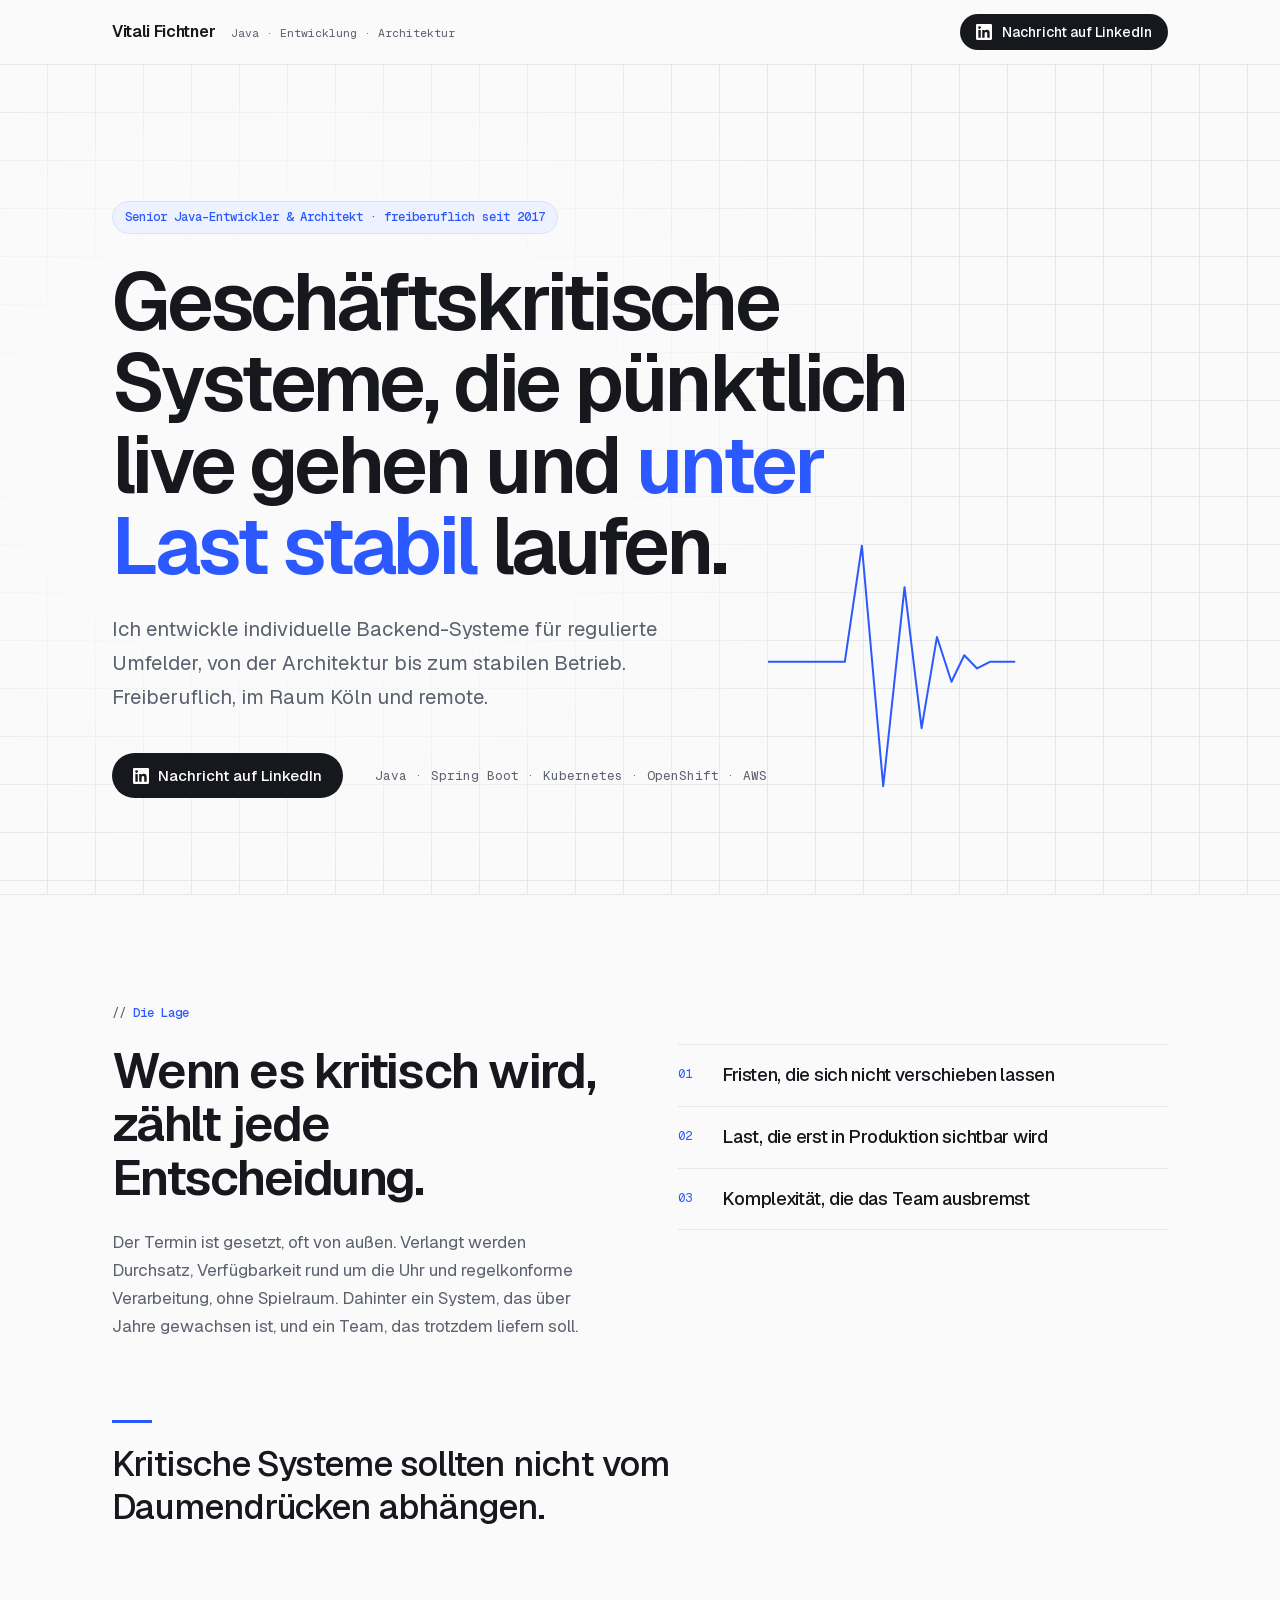
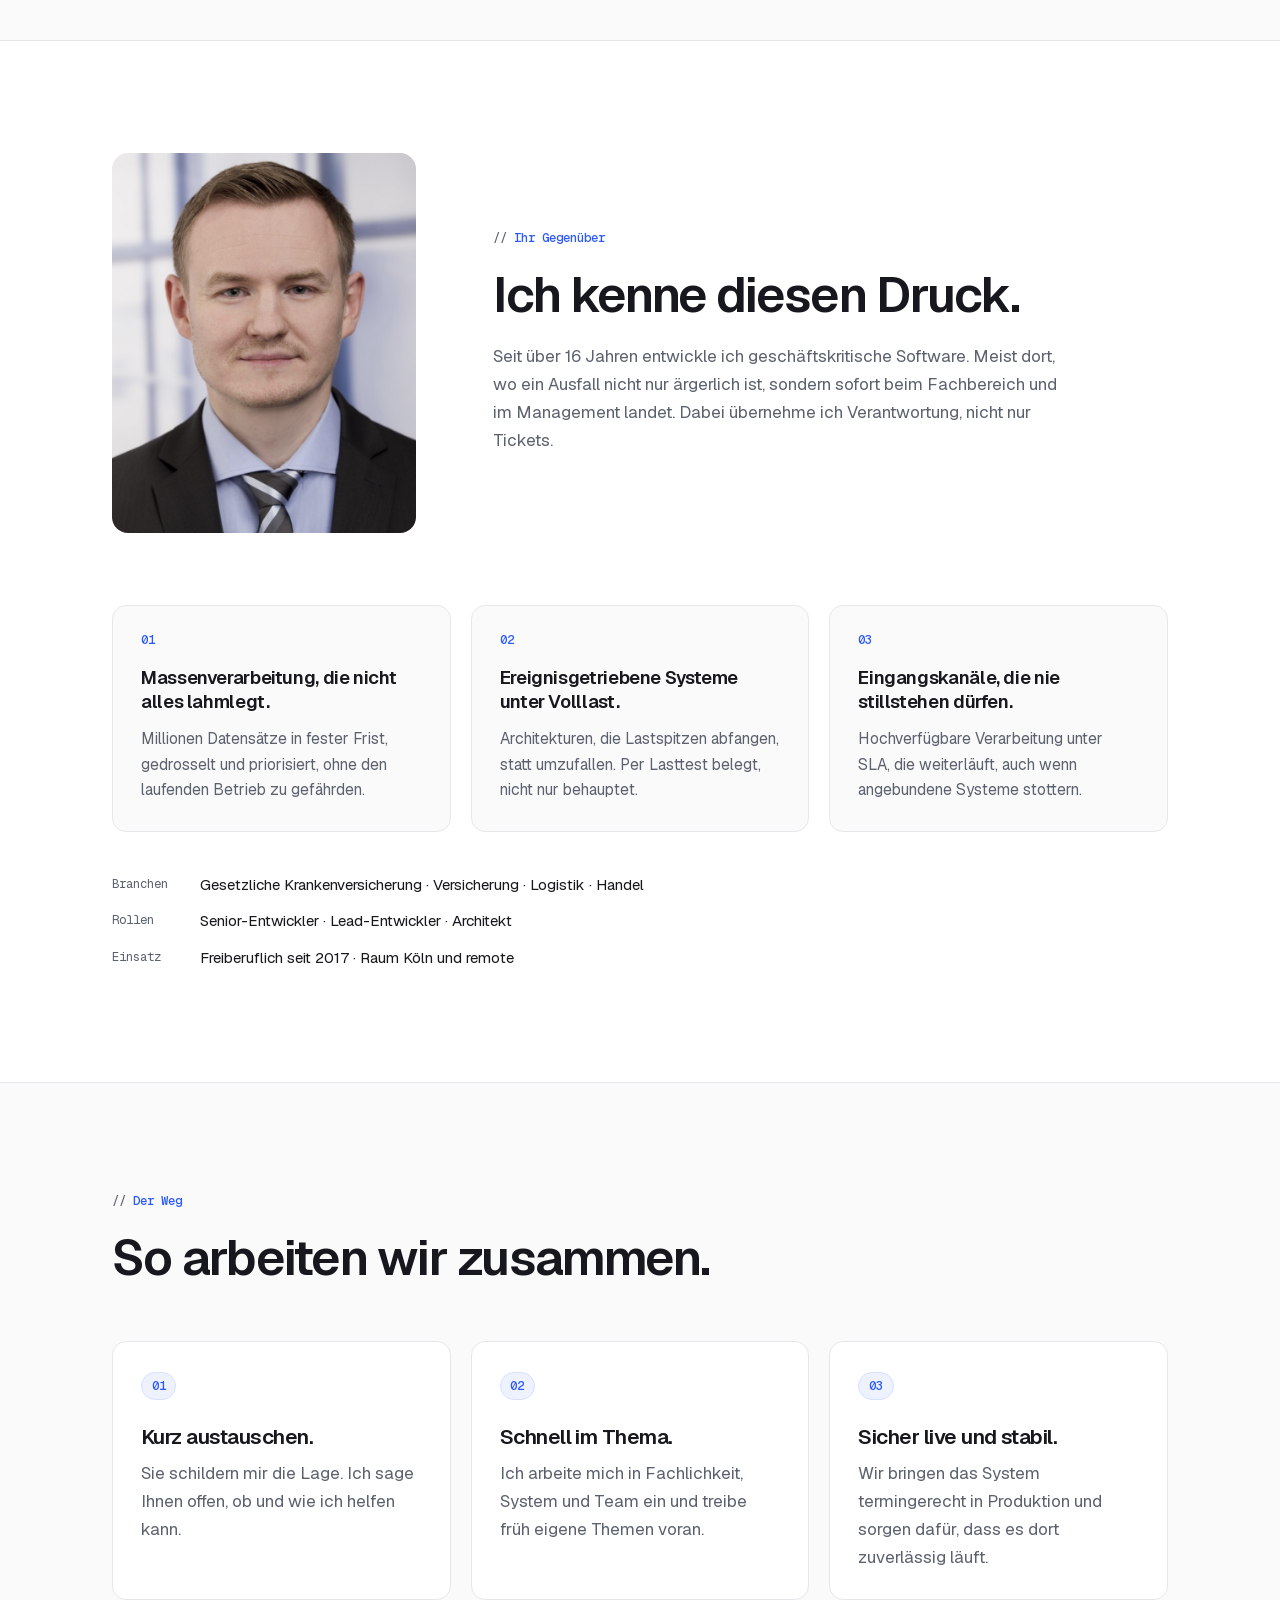
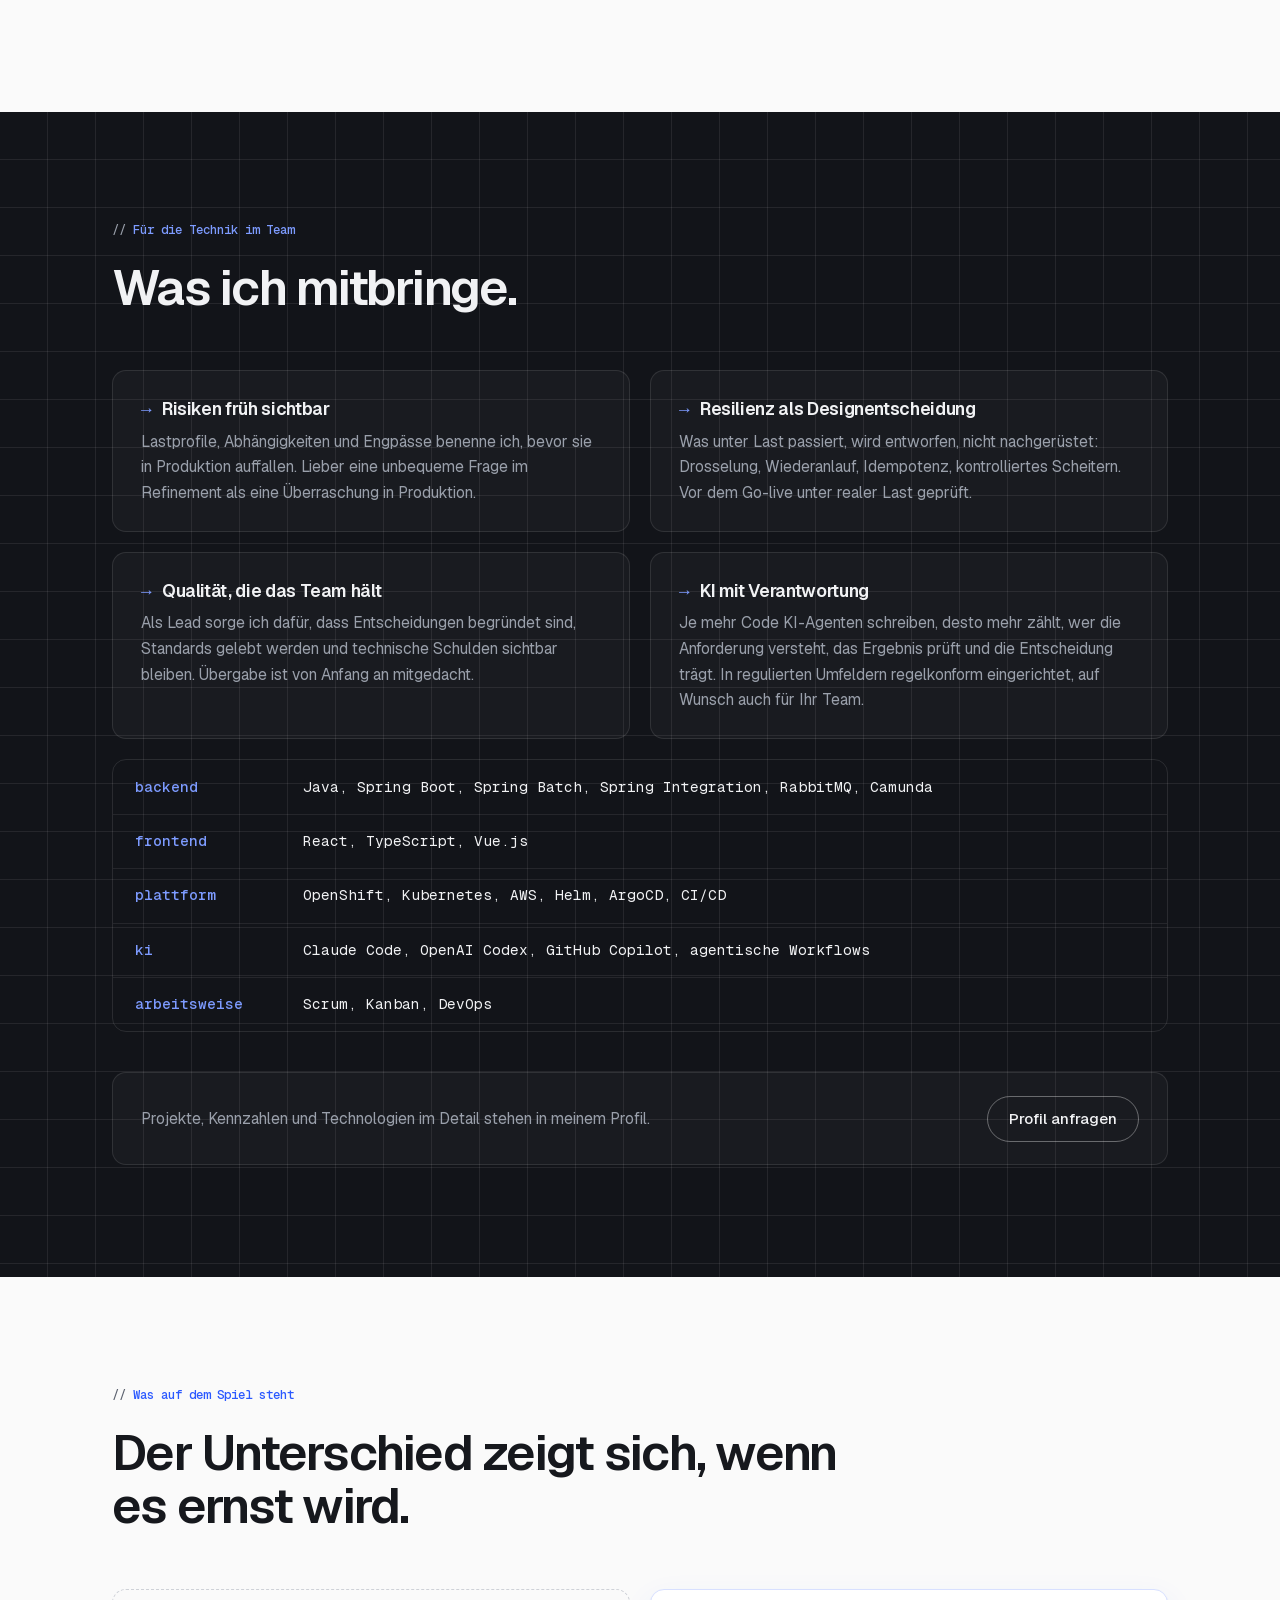
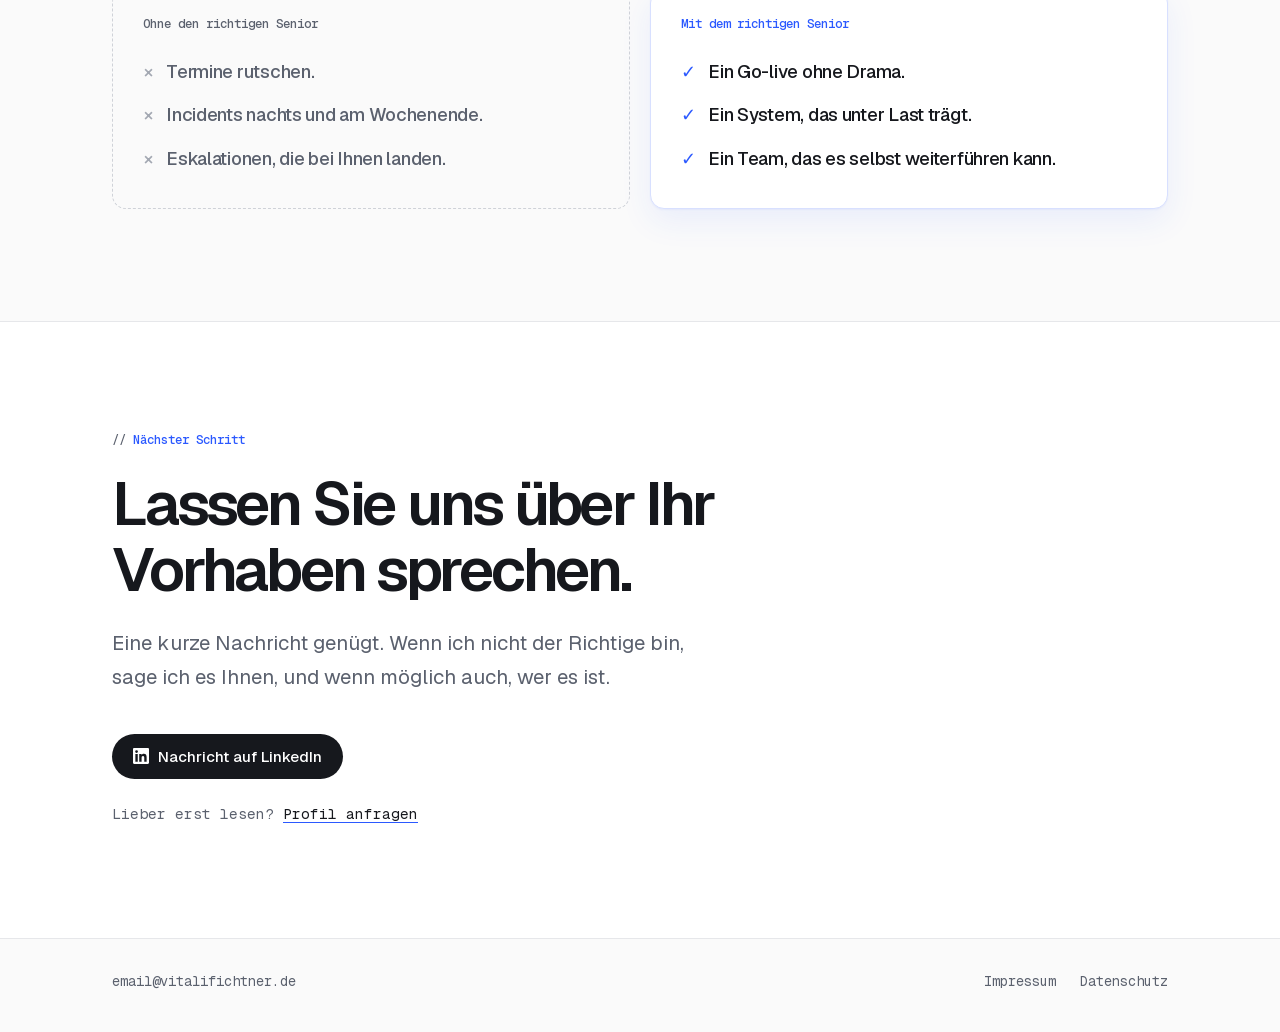
==== index.html @ f743b6be "Landing Page vitalifichtner.de: StoryBrand, Stil V2, statisches HTML Startseite, Impressum, Datensch" ====
<!doctype html>
<html lang="de">
<head>
<meta charset="utf-8">
<meta name="viewport" content="width=device-width, initial-scale=1">
<title>Vitali Fichtner · Senior Java-Entwickler und Architekt</title>
<meta name="description" content="Geschäftskritische Systeme, die pünktlich live gehen und unter Last stabil laufen. Senior Java-Entwickler und Architekt für Backend-Systeme in regulierten Umfeldern, freiberuflich im Raum Köln und remote.">
<meta property="og:type" content="website">
<meta property="og:title" content="Vitali Fichtner · Senior Java-Entwickler und Architekt">
<meta property="og:description" content="Geschäftskritische Systeme, die pünktlich live gehen und unter Last stabil laufen.">
<meta property="og:url" content="https://vitalifichtner.de/">
<meta property="og:locale" content="de_DE">
<meta property="og:image" content="https://vitalifichtner.de/assets/og.png">
<meta property="og:image:width" content="1200">
<meta property="og:image:height" content="630">
<meta property="og:image:alt" content="Vitali Fichtner: Geschäftskritische Systeme, die pünktlich live gehen und unter Last stabil laufen.">
<meta name="twitter:card" content="summary_large_image">
<meta name="theme-color" content="#fafafa">
<link rel="canonical" href="https://vitalifichtner.de/">
<link rel="icon" href="assets/favicon.svg" type="image/svg+xml">
<link rel="preload" href="assets/fonts/geist.woff2" as="font" type="font/woff2" crossorigin>
<link rel="stylesheet" href="assets/styles.css">
</head>
<body>

<header class="top">
  <div class="wrap">
    <a class="brand" href="#"><span class="name">Vitali Fichtner</span><span class="role">Java · Entwicklung · Architektur</span>
    </a>
    <a class="btn small" href="https://www.linkedin.com/in/vitalifichtner" rel="noopener" aria-label="Nachricht auf LinkedIn">
      <svg viewBox="0 0 24 24" fill="currentColor" aria-hidden="true"><path d="M20.45 20.45h-3.56v-5.57c0-1.33-.02-3.04-1.85-3.04-1.85 0-2.14 1.45-2.14 2.94v5.67H9.35V9h3.41v1.56h.05c.48-.9 1.64-1.85 3.37-1.85 3.6 0 4.27 2.37 4.27 5.46v6.28zM5.34 7.43a2.06 2.06 0 1 1 0-4.13 2.06 2.06 0 0 1 0 4.13zM7.12 20.45H3.56V9h3.56v11.45zM22.22 0H1.77C.79 0 0 .77 0 1.73v20.54C0 23.23.79 24 1.77 24h20.45c.98 0 1.78-.77 1.78-1.73V1.73C24 .77 23.2 0 22.22 0z"/></svg>
      <span class="txt">Nachricht auf LinkedIn</span>
    </a>
  </div>
</header>

<main>

<section class="hero">
  <svg class="signal" viewBox="0 0 600 200" preserveAspectRatio="none" aria-hidden="true"><path pathLength="1" d="M0 100 H90 L110 30 L135 175 L160 55 L180 140 L198 85 L215 112 L230 96 L245 104 L260 100 H600" fill="none" stroke="currentColor" stroke-width="2" vector-effect="non-scaling-stroke" stroke-linecap="round" stroke-linejoin="round"/></svg>
  <div class="wrap">
    <p class="eyebrow rise">Senior Java-Entwickler &amp; Architekt<span class="opt"> · freiberuflich seit 2017</span></p>
    <h1 class="rise d1">Geschäftskritische Systeme, die pünktlich live gehen und <em>unter Last stabil</em> laufen.</h1>
    <p class="lead rise d2">Ich entwickle individuelle Backend-Systeme für regulierte Umfelder, von der Architektur bis zum stabilen Betrieb. Freiberuflich, im Raum Köln und remote.</p>
    <div class="actions rise d3">
      <a class="btn" href="https://www.linkedin.com/in/vitalifichtner" rel="noopener">
        <svg viewBox="0 0 24 24" fill="currentColor" aria-hidden="true"><path d="M20.45 20.45h-3.56v-5.57c0-1.33-.02-3.04-1.85-3.04-1.85 0-2.14 1.45-2.14 2.94v5.67H9.35V9h3.41v1.56h.05c.48-.9 1.64-1.85 3.37-1.85 3.6 0 4.27 2.37 4.27 5.46v6.28zM5.34 7.43a2.06 2.06 0 1 1 0-4.13 2.06 2.06 0 0 1 0 4.13zM7.12 20.45H3.56V9h3.56v11.45zM22.22 0H1.77C.79 0 0 .77 0 1.73v20.54C0 23.23.79 24 1.77 24h20.45c.98 0 1.78-.77 1.78-1.73V1.73C24 .77 23.2 0 22.22 0z"/></svg>
        Nachricht auf LinkedIn
      </a>
      <span class="stack-line">Java · Spring Boot · Kubernetes · OpenShift · AWS</span>
    </div>
  </div>
</section>

<section class="problem">
  <div class="wrap">
    <p class="label">Die Lage</p>
    <div class="grid">
      <div>
        <h2>Wenn es kritisch wird, zählt jede Entscheidung.</h2>
        <p>Der Termin ist gesetzt, oft von außen. Verlangt werden Durchsatz, Verfügbarkeit rund um die Uhr und regelkonforme Verarbeitung, ohne Spielraum. Dahinter ein System, das über Jahre gewachsen ist, und ein Team, das trotzdem liefern soll.</p>
      </div>
      <ol class="pains">
        <li>Fristen, die sich nicht verschieben lassen</li>
        <li>Last, die erst in Produktion sichtbar wird</li>
        <li>Komplexität, die das Team ausbremst</li>
      </ol>
    </div>
    <p class="thesis">Kritische Systeme sollten nicht vom Daumendrücken abhängen.</p>
  </div>
</section>

<section class="guide">
  <div class="wrap">
    <div class="intro">
      <img class="portrait" src="assets/portrait.jpg" width="800" height="1000" alt="Porträt Vitali Fichtner" loading="lazy">
      <div>
        <p class="label">Ihr Gegenüber</p>
        <h2>Ich kenne diesen Druck.</h2>
        <p>Seit über 16 Jahren entwickle ich geschäftskritische Software. Meist dort, wo ein Ausfall nicht nur ärgerlich ist, sondern sofort beim Fachbereich und im Management landet. Dabei übernehme ich Verantwortung, nicht nur Tickets.</p>
      </div>
    </div>

    <div class="patterns">
      <article>
        <span class="k">01</span>
        <h3>Massenverarbeitung, die nicht alles lahmlegt.</h3>
        <p>Millionen Datensätze in fester Frist, gedrosselt und priorisiert, ohne den laufenden Betrieb zu gefährden.</p>
      </article>
      <article>
        <span class="k">02</span>
        <h3>Ereignisgetriebene Systeme unter Volllast.</h3>
        <p>Architekturen, die Lastspitzen abfangen, statt umzufallen. Per Lasttest belegt, nicht nur behauptet.</p>
      </article>
      <article>
        <span class="k">03</span>
        <h3>Eingangskanäle, die nie stillstehen dürfen.</h3>
        <p>Hochverfügbare Verarbeitung unter SLA, die weiterläuft, auch wenn angebundene Systeme stottern.</p>
      </article>
    </div>

    <dl class="facts">
      <dt>Branchen</dt><dd>Gesetzliche Krankenversicherung · Versicherung · Logistik · Handel</dd>
      <dt>Rollen</dt><dd>Senior-Entwickler · Lead-Entwickler · Architekt</dd>
      <dt>Einsatz</dt><dd>Freiberuflich seit 2017 · Raum Köln und remote</dd>
    </dl>
  </div>
</section>

<section class="plan">
  <div class="wrap">
    <p class="label">Der Weg</p>
    <h2>So arbeiten wir zusammen.</h2>
    <ol class="steps">
      <li>
        <h3>Kurz austauschen.</h3>
        <p>Sie schildern mir die Lage. Ich sage Ihnen offen, ob und wie ich helfen kann.</p>
      </li>
      <li>
        <h3>Schnell im Thema.</h3>
        <p>Ich arbeite mich in Fachlichkeit, System und Team ein und treibe früh eigene Themen voran.</p>
      </li>
      <li>
        <h3>Sicher live und stabil.</h3>
        <p>Wir bringen das System termingerecht in Produktion und sorgen dafür, dass es dort zuverlässig läuft.</p>
      </li>
    </ol>
  </div>
</section>

<section class="tech">
  <div class="wrap">
    <p class="label">Für die Technik im Team</p>
    <h2>Was ich mitbringe.</h2>

    <div class="capabilities">
      <div>
        <h3>Risiken früh sichtbar</h3>
        <p>Lastprofile, Abhängigkeiten und Engpässe benenne ich, bevor sie in Produktion auffallen. Lieber eine unbequeme Frage im Refinement als eine Überraschung in Produktion.</p>
      </div>
      <div>
        <h3>Resilienz als Designentscheidung</h3>
        <p>Was unter Last passiert, wird entworfen, nicht nachgerüstet: Drosselung, Wiederanlauf, Idempotenz, kontrolliertes Scheitern. Vor dem Go-live unter realer Last geprüft.</p>
      </div>
      <div>
        <h3>Qualität, die das Team hält</h3>
        <p>Als Lead sorge ich dafür, dass Entscheidungen begründet sind, Standards gelebt werden und technische Schulden sichtbar bleiben. Übergabe ist von Anfang an mitgedacht.</p>
      </div>
      <div>
        <h3>KI mit Verantwortung</h3>
        <p>Je mehr Code KI-Agenten schreiben, desto mehr zählt, wer die Anforderung versteht, das Ergebnis prüft und die Entscheidung trägt. In regulierten Umfeldern regelkonform eingerichtet, auf Wunsch auch für Ihr Team.</p>
      </div>
    </div>

    <dl class="stack">
      <div><dt>backend</dt><dd>Java, Spring Boot, Spring Batch, Spring Integration, RabbitMQ, Camunda</dd></div>
      <div><dt>frontend</dt><dd>React, TypeScript, Vue.js</dd></div>
      <div><dt>plattform</dt><dd>OpenShift, Kubernetes, AWS, Helm, ArgoCD, CI/CD</dd></div>
      <div><dt>ki</dt><dd>Claude Code, OpenAI Codex, GitHub Copilot, agentische Workflows</dd></div>
      <div><dt>arbeitsweise</dt><dd>Scrum, Kanban, DevOps</dd></div>
    </dl>

    <div class="profile">
      <p>Projekte, Kennzahlen und Technologien im Detail stehen in meinem Profil.</p>
      <a class="btn ghost" href="mailto:email@vitalifichtner.de?subject=Profil%20anfragen">Profil anfragen</a>
    </div>
  </div>
</section>

<section class="stakes">
  <div class="wrap">
    <p class="label">Was auf dem Spiel steht</p>
    <h2>Der Unterschied zeigt sich, wenn es ernst wird.</h2>
    <div class="cols">
      <div class="col without">
        <h3>Ohne den richtigen Senior</h3>
        <ul>
          <li>Termine rutschen.</li>
          <li>Incidents nachts und am Wochenende.</li>
          <li>Eskalationen, die bei Ihnen landen.</li>
        </ul>
      </div>
      <div class="col with">
        <h3>Mit dem richtigen Senior</h3>
        <ul>
          <li>Ein Go-live ohne Drama.</li>
          <li>Ein System, das unter Last trägt.</li>
          <li>Ein Team, das es selbst weiterführen kann.</li>
        </ul>
      </div>
    </div>
  </div>
</section>

<section class="closing">
  <div class="wrap">
    <p class="label">Nächster Schritt</p>
    <h2>Lassen Sie uns über Ihr Vorhaben sprechen.</h2>
    <p class="lead">Eine kurze Nachricht genügt. Wenn ich nicht der Richtige bin, sage ich es Ihnen, und wenn möglich auch, wer es ist.</p>
    <a class="btn" href="https://www.linkedin.com/in/vitalifichtner" rel="noopener">
      <svg viewBox="0 0 24 24" fill="currentColor" aria-hidden="true"><path d="M20.45 20.45h-3.56v-5.57c0-1.33-.02-3.04-1.85-3.04-1.85 0-2.14 1.45-2.14 2.94v5.67H9.35V9h3.41v1.56h.05c.48-.9 1.64-1.85 3.37-1.85 3.6 0 4.27 2.37 4.27 5.46v6.28zM5.34 7.43a2.06 2.06 0 1 1 0-4.13 2.06 2.06 0 0 1 0 4.13zM7.12 20.45H3.56V9h3.56v11.45zM22.22 0H1.77C.79 0 0 .77 0 1.73v20.54C0 23.23.79 24 1.77 24h20.45c.98 0 1.78-.77 1.78-1.73V1.73C24 .77 23.2 0 22.22 0z"/></svg>
      Nachricht auf LinkedIn
    </a>
    <p class="alt">Lieber erst lesen? <a href="mailto:email@vitalifichtner.de?subject=Profil%20anfragen">Profil anfragen</a></p>
  </div>
</section>

</main>

<footer>
  <div class="wrap">
    <a href="mailto:email@vitalifichtner.de">email@vitalifichtner.de</a>
    <nav><a href="impressum.html">Impressum</a><a href="datenschutz.html">Datenschutz</a></nav>
  </div>
</footer>

</body>
</html>
---- assets/styles.css ----
/* vitalifichtner.de · Stil V2 „Anthrazit Präzision": Geist, Anthrazit, Signalblau */
@font-face { font-family: "Geist"; src: url("fonts/geist.woff2") format("woff2"); font-weight: 300 700; font-display: swap; }
@font-face { font-family: "Geist Mono"; src: url("fonts/geist-mono.woff2") format("woff2"); font-weight: 400 500; font-display: swap; }

:root {
  --bg: #fafafa;
  --surface: #ffffff;
  --ink: #16181d;
  --soft: #5b616e;
  --line: #e6e7ea;
  --accent: #2b59ff;
  --accent-tint: #eef2ff;
  --accent-edge: #d8e0ff;
  --night: #121419;
  --night-line: rgba(255,255,255,.08);
  --night-ink: #f1f2f4;
  --night-soft: #9aa0ab;
  --night-accent: #7d9bff;
  --sans: "Geist", system-ui, -apple-system, "Segoe UI", sans-serif;
  --mono: "Geist Mono", ui-monospace, Menlo, monospace;
  --wrap: 72rem;
}

* { box-sizing: border-box; }
html { -webkit-text-size-adjust: 100%; scroll-behavior: smooth; }
body {
  margin: 0; background: var(--bg); color: var(--ink);
  font: 400 1.0625rem/1.65 var(--sans);
  -webkit-font-smoothing: antialiased; text-rendering: optimizeLegibility;
}
img { max-width: 100%; display: block; }
a { color: inherit; }
h1, h2, h3, p { margin: 0; }
::selection { background: var(--accent); color: #fff; }
.wrap { max-width: var(--wrap); margin: 0 auto; padding-inline: clamp(1.25rem, 4vw, 3rem); }

/* Kopfzeile */
.top { position: sticky; top: 0; z-index: 10; background: rgba(250,250,250,.85); backdrop-filter: blur(12px); -webkit-backdrop-filter: blur(12px); border-bottom: 1px solid var(--line); }
.top .wrap { display: flex; align-items: center; justify-content: space-between; gap: 1rem; padding-block: .9rem; }
.brand { display: flex; align-items: baseline; gap: .65rem; text-decoration: none; color: var(--ink); }
.brand .name { font: 600 1rem/1 var(--sans); letter-spacing: -.02em; }
.brand .role { font: 400 .72rem/1 var(--mono); color: var(--soft); margin-left: .35rem; }
@media (max-width: 36rem) { .brand .role { display: none; } }

.btn {
  display: inline-flex; align-items: center; gap: .6rem; white-space: nowrap; text-decoration: none;
  background: var(--ink); color: #fff; font: 500 .95rem/1 var(--sans);
  padding: .9rem 1.3rem; border-radius: 999px; transition: background .2s, transform .2s;
}
.btn:hover { background: var(--accent); }
.btn:focus-visible { outline: 2px solid var(--accent); outline-offset: 3px; }
.btn svg { width: 1rem; height: 1rem; flex: none; }
.btn.small { padding: .6rem 1rem; font-size: .875rem; }
@media (max-width: 26rem) { .top .btn.small { padding: .6rem .8rem; } .top .btn.small .txt { display: none; } }

/* Abschnitte allgemein */
section { padding-block: clamp(4.5rem, 9vw, 7rem); }
.label { font: 500 .78rem/1 var(--mono); color: var(--accent); margin-bottom: 1.5rem; }
.label::before { content: "// "; color: var(--soft); }
h2 { font: 600 clamp(2rem, 4.2vw, 3.1rem)/1.08 var(--sans); letter-spacing: -.035em; max-width: 22ch; }
.lead { font-size: clamp(1.1rem, 1.6vw, 1.3rem); color: var(--soft); max-width: 38rem; }

/* Hero */
.hero {
  position: relative; overflow: hidden;
  padding-block: clamp(5rem, 11vw, 8.5rem) clamp(4rem, 8vw, 6rem);
  background-image: linear-gradient(var(--line) 1px, transparent 1px), linear-gradient(90deg, var(--line) 1px, transparent 1px);
  background-size: 3rem 3rem; background-position: -1px -1px;
  border-bottom: 1px solid var(--line);
}
.hero::after { content: ""; position: absolute; inset: 0; background: radial-gradient(ellipse 60% 70% at 25% 45%, var(--bg) 35%, transparent 80%); pointer-events: none; }
.hero .wrap { position: relative; z-index: 2; }
.hero .signal { position: absolute; z-index: 1; right: 0; top: 52%; width: 40%; height: 40%; color: var(--accent); pointer-events: none; }
.eyebrow { display: inline-block; font: 500 .78rem/1.3 var(--mono); color: var(--accent); background: var(--accent-tint); border: 1px solid var(--accent-edge); padding: .45rem .75rem; border-radius: 999px; margin-bottom: 1.75rem; }
.hero h1 { font: 600 clamp(2.5rem, 6.4vw, 5rem)/1.02 var(--sans); letter-spacing: -.045em; max-width: 15ch; }
.hero h1 em { font-style: normal; color: var(--accent); }
.hero .lead { margin: 1.5rem 0 2.5rem; }
.actions { display: flex; flex-wrap: wrap; align-items: center; gap: 1.25rem 2rem; }
.stack-line { font: 400 .8rem/1.4 var(--mono); color: var(--soft); }
@media (max-width: 36rem) { .eyebrow .opt { display: none; } }
@media (max-width: 48rem) {
  .hero { padding-bottom: 7.5rem; }
  .hero .signal { width: 100%; top: auto; bottom: 1.25rem; height: 4.5rem; opacity: .55; }
}

/* Problem */
.problem .grid { display: grid; grid-template-columns: 1fr 1fr; gap: clamp(2rem, 6vw, 6rem); align-items: start; }
.problem .grid p { margin-top: 1.5rem; color: var(--soft); }
.pains { list-style: none; margin: 0; padding: 0; counter-reset: p; }
.pains li { display: grid; grid-template-columns: 2.75rem 1fr; padding: 1.1rem 0; border-bottom: 1px solid var(--line); font: 500 1.15rem/1.4 var(--sans); letter-spacing: -.015em; }
.pains li:first-child { border-top: 1px solid var(--line); }
.pains li::before { counter-increment: p; content: counter(p, decimal-leading-zero); font: 400 .78rem/2 var(--mono); color: var(--accent); }
.thesis { margin-top: clamp(3rem, 7vw, 5rem); max-width: 30ch; font: 500 clamp(1.5rem, 3vw, 2.2rem)/1.2 var(--sans); letter-spacing: -.03em; }
.thesis::before { content: ""; display: block; width: 2.5rem; height: 3px; background: var(--accent); margin-bottom: 1.25rem; }

/* Guide */
.guide { background: var(--surface); border-block: 1px solid var(--line); }
.guide .intro { display: grid; grid-template-columns: minmax(12rem, 19rem) 1fr; gap: clamp(2rem, 6vw, 5rem); align-items: center; }
.guide .intro p:not(.label) { margin-top: 1.25rem; color: var(--soft); max-width: 36rem; }
.portrait { width: 100%; height: auto; aspect-ratio: 4 / 5; object-fit: cover; border-radius: 16px; filter: grayscale(.15); }
.patterns { display: grid; grid-template-columns: repeat(3, 1fr); gap: 1.25rem; margin-top: clamp(3rem, 7vw, 4.5rem); }
.patterns article { background: var(--bg); border: 1px solid var(--line); border-radius: 14px; padding: 1.75rem; }
.patterns .k { display: block; margin-bottom: 1.25rem; font: 500 .78rem/1 var(--mono); color: var(--accent); }
.patterns h3 { margin-bottom: .75rem; font: 600 1.15rem/1.3 var(--sans); letter-spacing: -.02em; }
.patterns p { color: var(--soft); font-size: .97rem; }
.facts { margin: 2.5rem 0 0; display: grid; grid-template-columns: auto 1fr; gap: .7rem 2rem; font-size: .95rem; }
.facts dt { font: 400 .78rem/1.9 var(--mono); color: var(--soft); }
.facts dd { margin: 0; }
@media (max-width: 52rem) {
  .problem .grid, .guide .intro { grid-template-columns: 1fr; }
  .patterns { grid-template-columns: 1fr; }
  .portrait { max-width: 16rem; }
}
@media (max-width: 30rem) { .facts { grid-template-columns: 1fr; gap: .1rem; } .facts dd { margin-bottom: .8rem; } }

/* Plan */
.steps { list-style: none; padding: 0; margin: clamp(2.5rem, 6vw, 3.5rem) 0 0; display: grid; grid-template-columns: repeat(3, 1fr); gap: 1.25rem; counter-reset: s; }
.steps li { position: relative; padding: 1.75rem; border: 1px solid var(--line); border-radius: 14px; background: var(--surface); }
.steps li::before { counter-increment: s; content: "0" counter(s); display: inline-block; font: 500 .78rem/1 var(--mono); color: var(--accent); background: var(--accent-tint); border: 1px solid var(--accent-edge); padding: .4rem .6rem; border-radius: 999px; margin-bottom: 1.5rem; }
.steps h3 { font: 600 1.3rem/1.25 var(--sans); letter-spacing: -.025em; margin-bottom: .6rem; }
.steps p { color: var(--soft); }
@media (max-width: 48rem) { .steps { grid-template-columns: 1fr; } }

/* Kompetenz: dunkler Block */
.tech {
  background-color: var(--night); color: var(--night-ink);
  background-image: linear-gradient(var(--night-line) 1px, transparent 1px), linear-gradient(90deg, var(--night-line) 1px, transparent 1px);
  background-size: 3rem 3rem; background-position: -1px -1px;
}
.tech .label { color: var(--night-accent); }
.tech .label::before { color: var(--night-soft); }
.tech .profile { margin-top: 2.5rem; display: flex; flex-wrap: wrap; align-items: center; justify-content: space-between; gap: 1rem 2rem; padding: 1.4rem 1.75rem; border: 1px solid rgba(255,255,255,.1); border-radius: 14px; background: rgba(255,255,255,.03); }
.tech .profile p { color: var(--night-soft); font-size: .97rem; max-width: 34rem; }
.btn.ghost { background: transparent; color: var(--night-ink); border: 1px solid rgba(255,255,255,.35); }
.btn.ghost:hover { background: var(--night-ink); color: var(--night); border-color: var(--night-ink); }
.btn.ghost:focus-visible { outline-color: var(--night-accent); }
.capabilities { display: grid; grid-template-columns: repeat(2, 1fr); gap: 1.25rem; margin-top: clamp(2.5rem, 6vw, 3.5rem); }
.capabilities div { background: rgba(255,255,255,.03); border: 1px solid rgba(255,255,255,.1); border-radius: 14px; padding: 1.6rem 1.75rem; }
.capabilities h3 { font: 600 1.1rem/1.35 var(--sans); letter-spacing: -.02em; margin-bottom: .5rem; }
.capabilities h3::before { content: "→ "; color: var(--night-accent); font-family: var(--mono); }
.capabilities p { color: var(--night-soft); font-size: .97rem; }
.stack { margin: 1.25rem 0 0; border: 1px solid rgba(255,255,255,.1); border-radius: 14px; overflow: hidden; font: 400 .9rem/1.6 var(--mono); }
.stack div { display: grid; grid-template-columns: 9.5rem 1fr; gap: 1rem; padding: .95rem 1.4rem; }
.stack div + div { border-top: 1px solid rgba(255,255,255,.08); }
.stack dt { color: var(--night-accent); font-weight: 500; }
.stack dd { margin: 0; }
@media (max-width: 48rem) { .capabilities { grid-template-columns: 1fr; } }
@media (max-width: 30rem) { .stack div { grid-template-columns: 1fr; gap: .2rem; } }

/* Was auf dem Spiel steht */
.stakes .cols { display: grid; grid-template-columns: 1fr 1fr; gap: 1.25rem; margin-top: clamp(2.5rem, 6vw, 3.5rem); }
.stakes .col { border-radius: 14px; padding: 1.75rem 1.9rem; }
.stakes .without { border: 1px dashed #cfd2d8; }
.stakes .with { background: var(--surface); border: 1px solid var(--accent-edge); box-shadow: 0 1px 2px rgba(43,89,255,.06), 0 12px 32px rgba(43,89,255,.08); }
.stakes h3 { font: 500 .78rem/1 var(--mono); margin-bottom: 1.25rem; }
.stakes .without h3 { color: var(--soft); }
.stakes .with h3 { color: var(--accent); }
.stakes ul { list-style: none; margin: 0; padding: 0; }
.stakes li { display: flex; gap: .75rem; padding: .55rem 0; font: 500 1.15rem/1.4 var(--sans); letter-spacing: -.015em; }
.stakes .without li { color: var(--soft); }
.stakes .without li::before { content: "×"; font-family: var(--mono); color: #a3a8b2; }
.stakes .with li::before { content: "✓"; font-family: var(--mono); color: var(--accent); }
@media (max-width: 40rem) { .stakes .cols { grid-template-columns: 1fr; } }

/* Schluss */
.closing { border-top: 1px solid var(--line); background: var(--surface); }
.closing h2 { font-size: clamp(2.2rem, 5.2vw, 3.8rem); max-width: 18ch; letter-spacing: -.045em; }
.closing .lead { margin: 1.5rem 0 2.5rem; }
.closing .alt { margin-top: 1.5rem; font: 400 .9rem/1.6 var(--mono); color: var(--soft); }
.closing .alt a { color: var(--ink); text-decoration: underline; text-decoration-color: var(--accent); text-underline-offset: .2em; }
.closing .alt a:hover { color: var(--accent); }

/* Footer */
footer { border-top: 1px solid var(--line); padding-block: 2rem 2.5rem; font: 400 .85rem/1.6 var(--mono); color: var(--soft); }
footer .wrap { display: flex; flex-wrap: wrap; justify-content: space-between; gap: 1rem; }
footer nav { display: flex; gap: 1.5rem; flex-wrap: wrap; }
footer a { text-decoration: none; }
footer a:hover { color: var(--accent); }

/* Rechtstexte */
.legal { padding-block: clamp(3rem, 8vw, 6rem); }
.legal .wrap { max-width: 44rem; }
.legal h1 { font: 600 clamp(2.2rem, 5vw, 3.2rem)/1.05 var(--sans); letter-spacing: -.04em; margin-bottom: 2.5rem; }
.legal h2 { font-size: 1.25rem; letter-spacing: -.02em; max-width: none; margin: 2.5rem 0 .75rem; }
.legal p, .legal address { color: var(--soft); }
.legal p + p { margin-top: 1rem; }
.legal address { font-style: normal; }
.legal a { color: var(--accent); }

/* Einstieg */
@media (prefers-reduced-motion: no-preference) {
  .rise { opacity: 0; transform: translateY(12px); animation: rise .8s cubic-bezier(.2,.7,.2,1) forwards; }
  .rise.d1 { animation-delay: .08s; } .rise.d2 { animation-delay: .2s; } .rise.d3 { animation-delay: .32s; }
  .signal path { stroke-dasharray: 1; stroke-dashoffset: 1; animation: draw 2.2s .4s cubic-bezier(.4,0,.2,1) forwards; }
  @keyframes rise { to { opacity: 1; transform: none; } }
  @keyframes draw { to { stroke-dashoffset: 0; } }
}
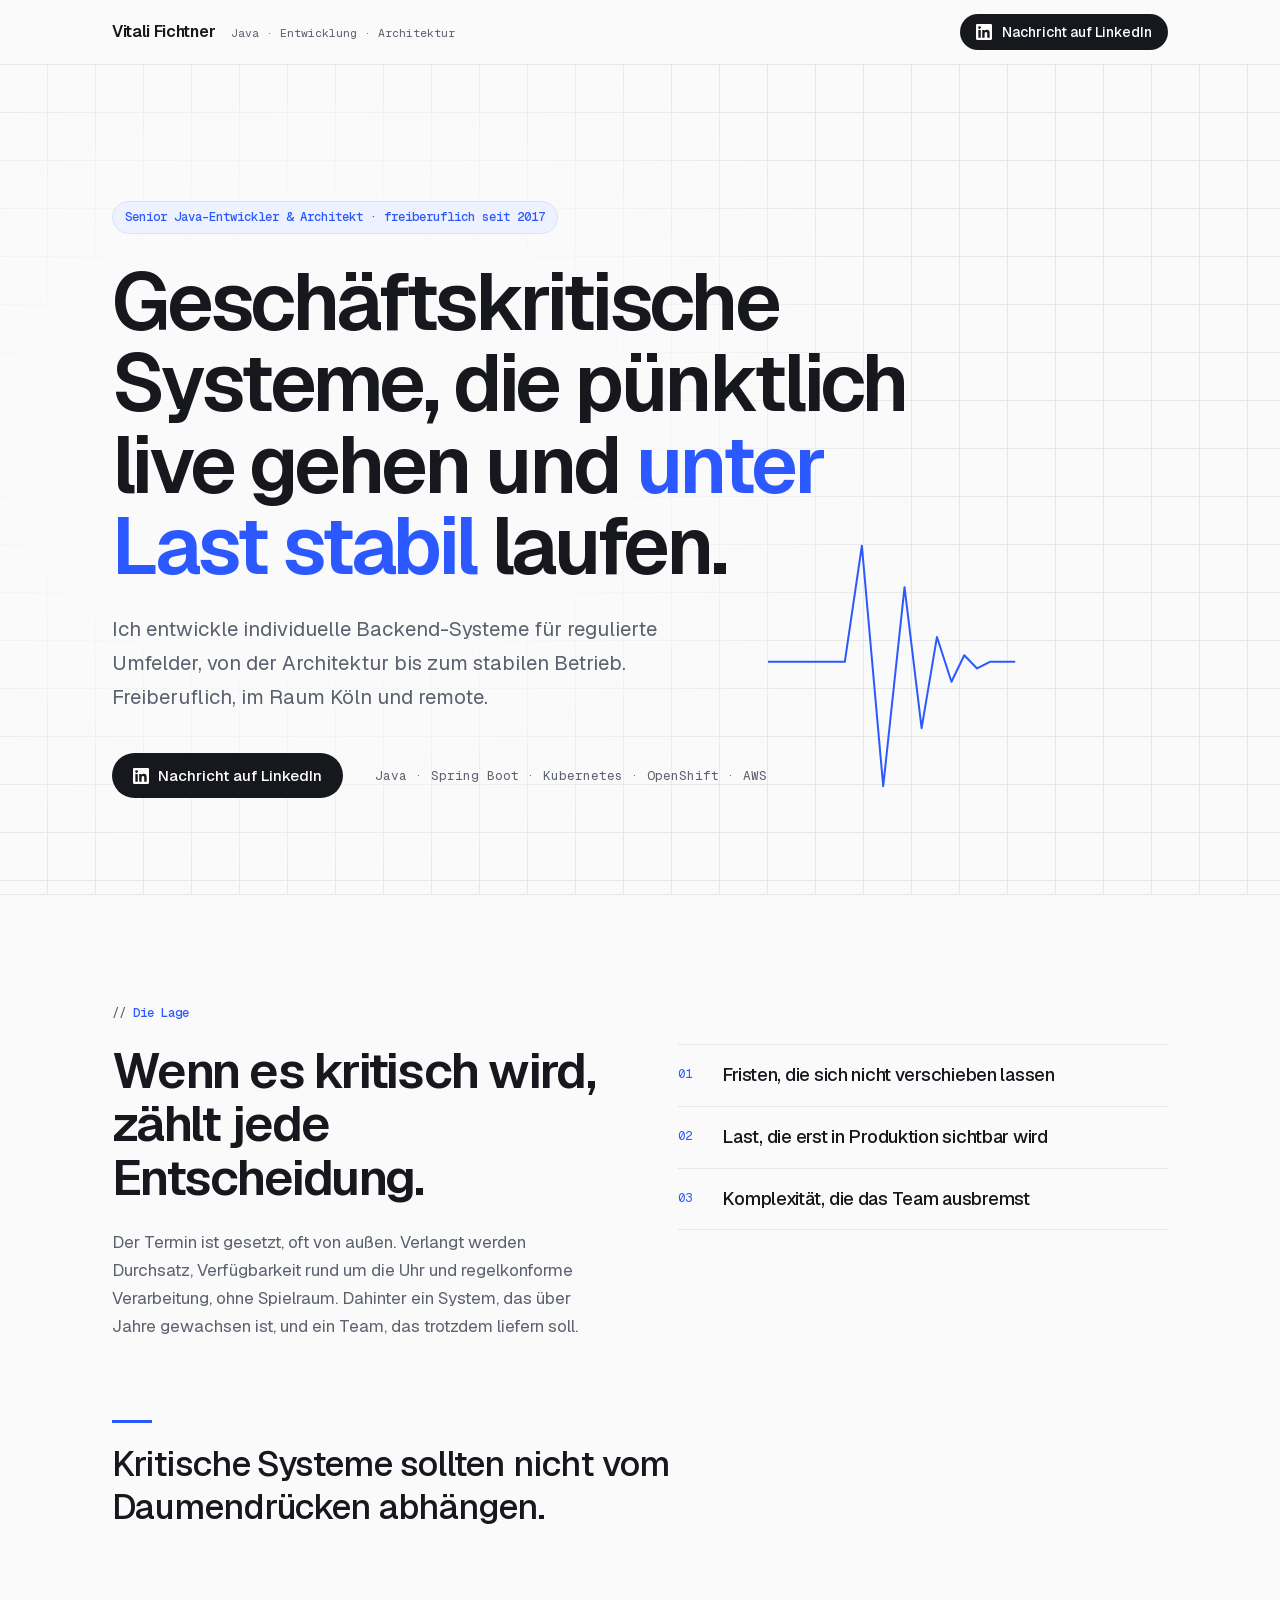
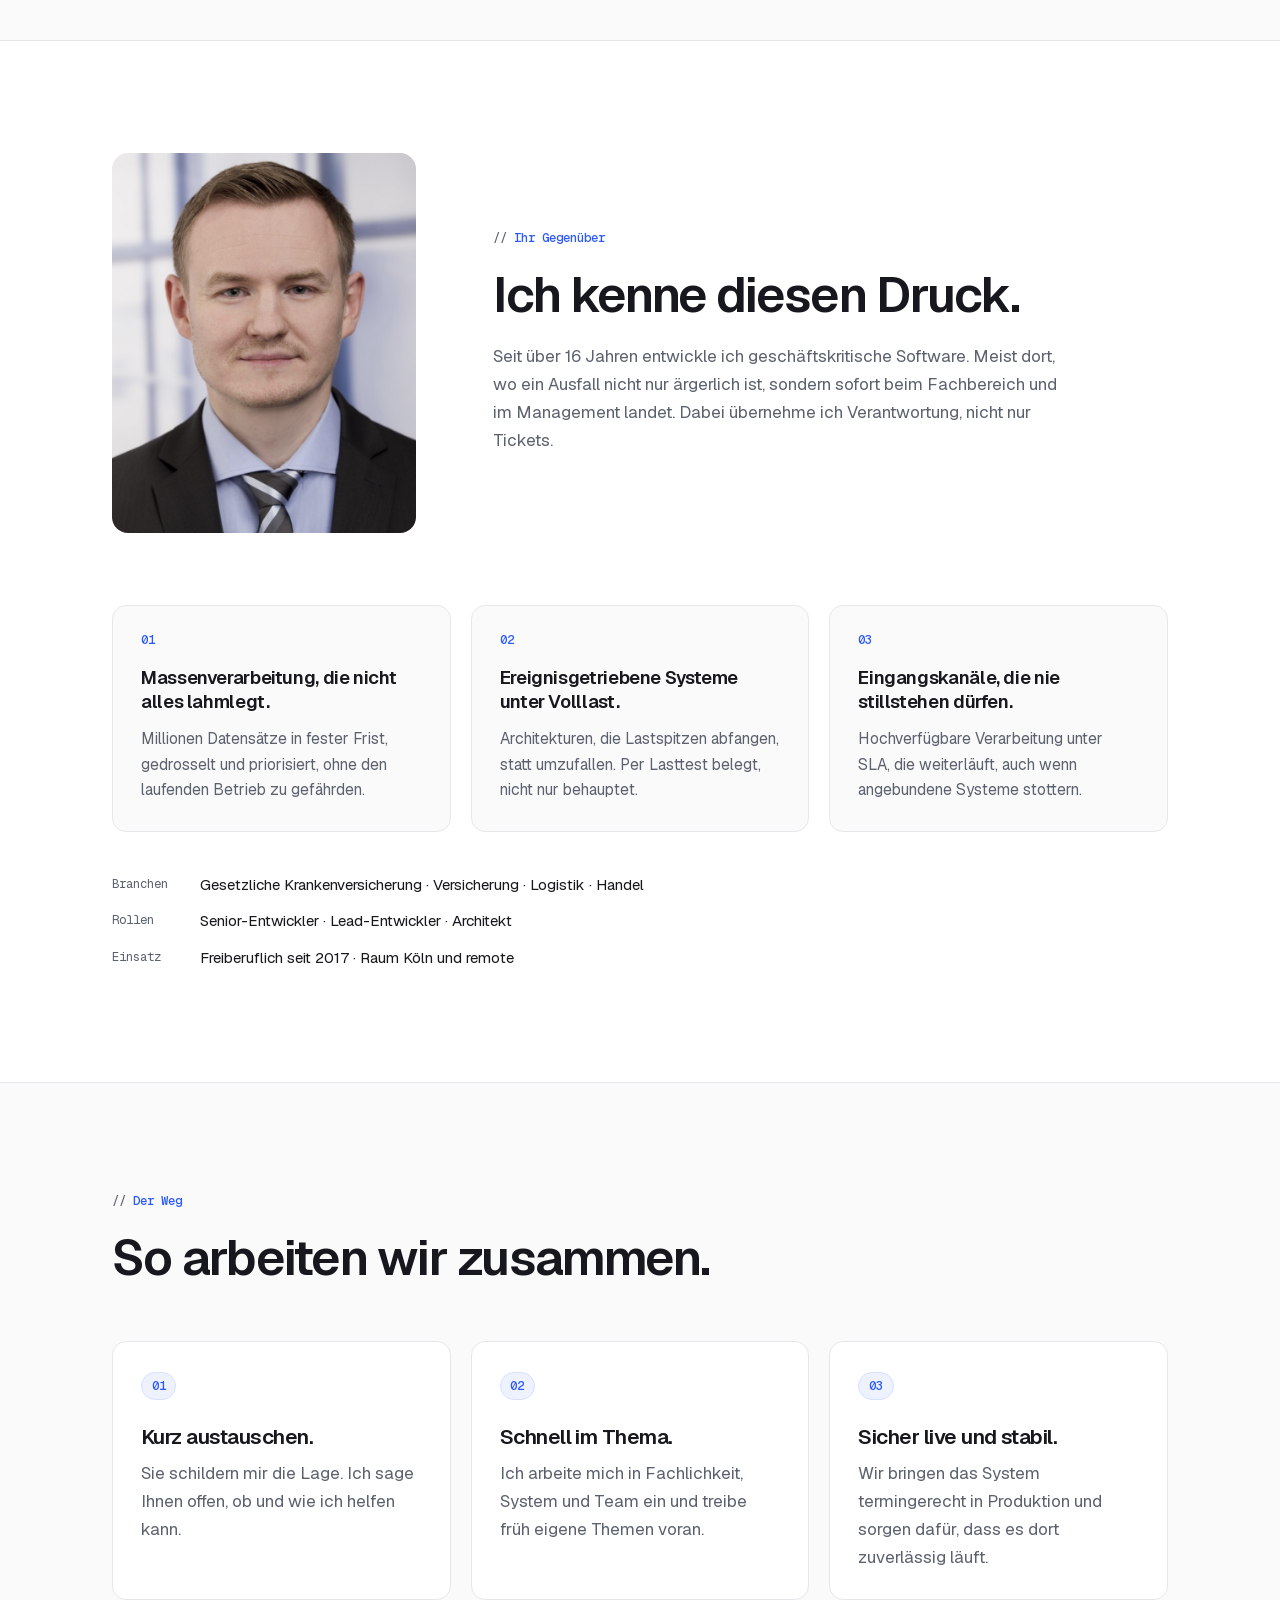
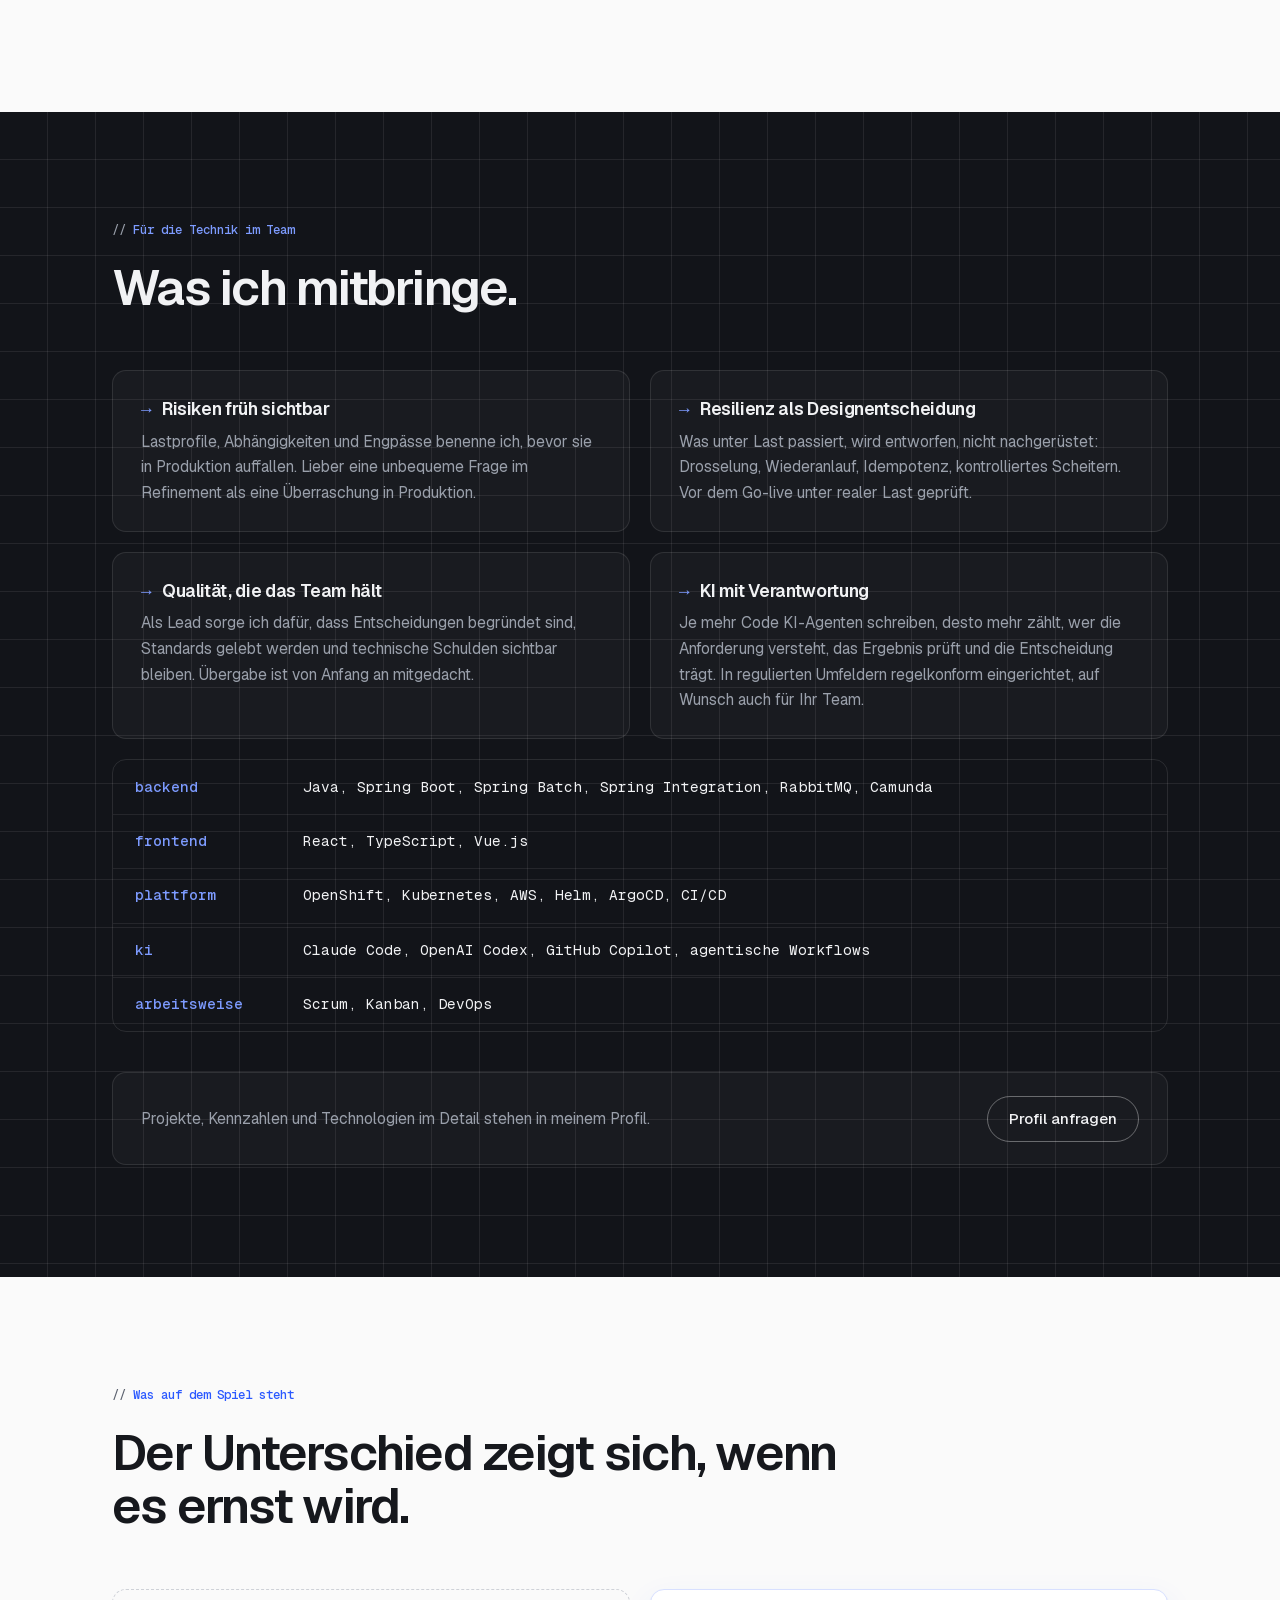
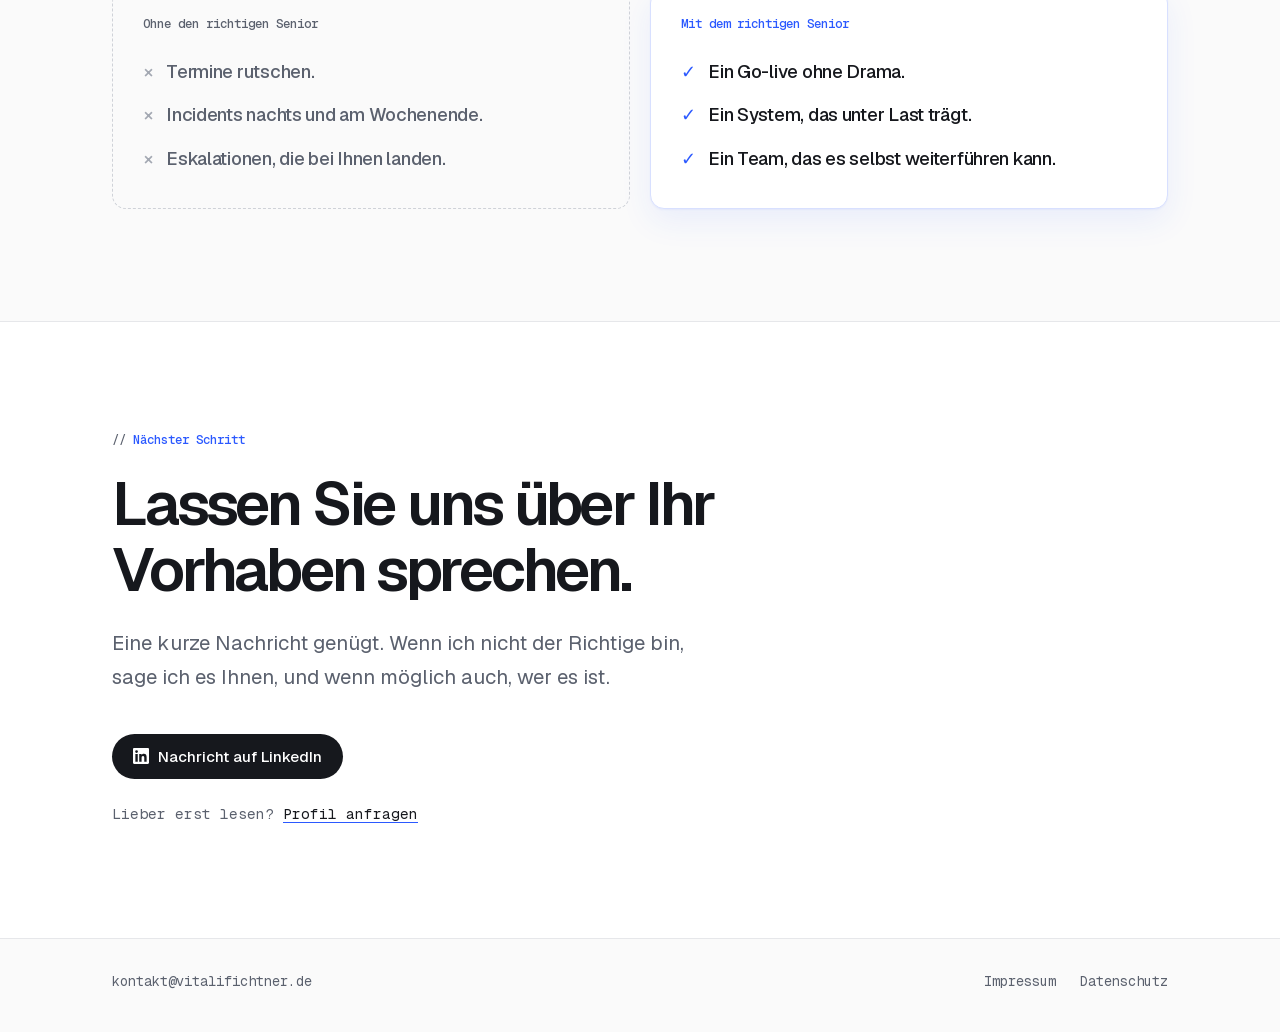
==== commit 23defbef: "Kontaktadresse auf Alias kontakt@ umgestellt Co-Authored-By: Claude Fable 5.1 <noreply@anthropic.com" ====
--- a/index.html
+++ b/index.html
@@ -162,7 +162,7 @@
 
     <div class="profile">
       <p>Projekte, Kennzahlen und Technologien im Detail stehen in meinem Profil.</p>
-      <a class="btn ghost" href="mailto:email@vitalifichtner.de?subject=Profil%20anfragen">Profil anfragen</a>
+      <a class="btn ghost" href="mailto:kontakt@vitalifichtner.de?subject=Profil%20anfragen">Profil anfragen</a>
     </div>
   </div>
 </section>
@@ -201,7 +201,7 @@
       <svg viewBox="0 0 24 24" fill="currentColor" aria-hidden="true"><path d="M20.45 20.45h-3.56v-5.57c0-1.33-.02-3.04-1.85-3.04-1.85 0-2.14 1.45-2.14 2.94v5.67H9.35V9h3.41v1.56h.05c.48-.9 1.64-1.85 3.37-1.85 3.6 0 4.27 2.37 4.27 5.46v6.28zM5.34 7.43a2.06 2.06 0 1 1 0-4.13 2.06 2.06 0 0 1 0 4.13zM7.12 20.45H3.56V9h3.56v11.45zM22.22 0H1.77C.79 0 0 .77 0 1.73v20.54C0 23.23.79 24 1.77 24h20.45c.98 0 1.78-.77 1.78-1.73V1.73C24 .77 23.2 0 22.22 0z"/></svg>
       Nachricht auf LinkedIn
     </a>
-    <p class="alt">Lieber erst lesen? <a href="mailto:email@vitalifichtner.de?subject=Profil%20anfragen">Profil anfragen</a></p>
+    <p class="alt">Lieber erst lesen? <a href="mailto:kontakt@vitalifichtner.de?subject=Profil%20anfragen">Profil anfragen</a></p>
   </div>
 </section>
 
@@ -209,7 +209,7 @@
 
 <footer>
   <div class="wrap">
-    <a href="mailto:email@vitalifichtner.de">email@vitalifichtner.de</a>
+    <a href="mailto:kontakt@vitalifichtner.de">kontakt@vitalifichtner.de</a>
     <nav><a href="impressum.html">Impressum</a><a href="datenschutz.html">Datenschutz</a></nav>
   </div>
 </footer>
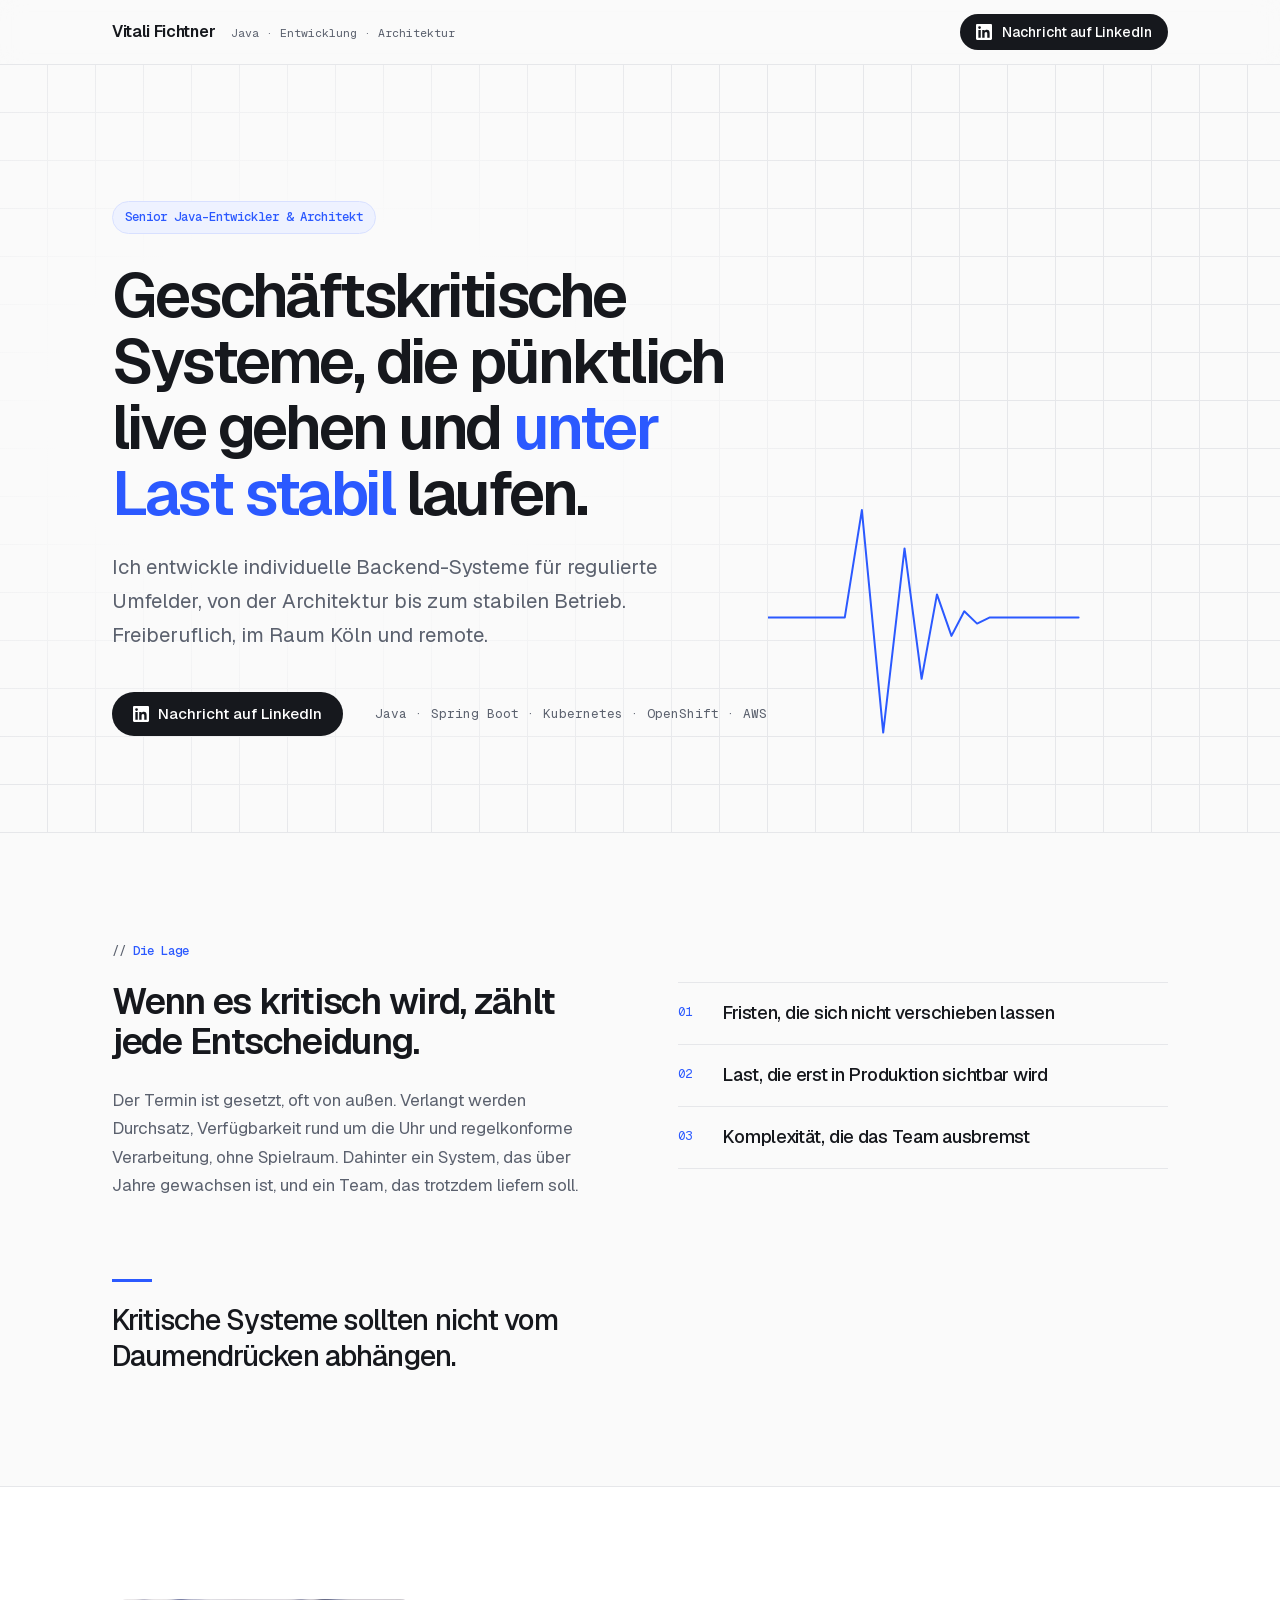
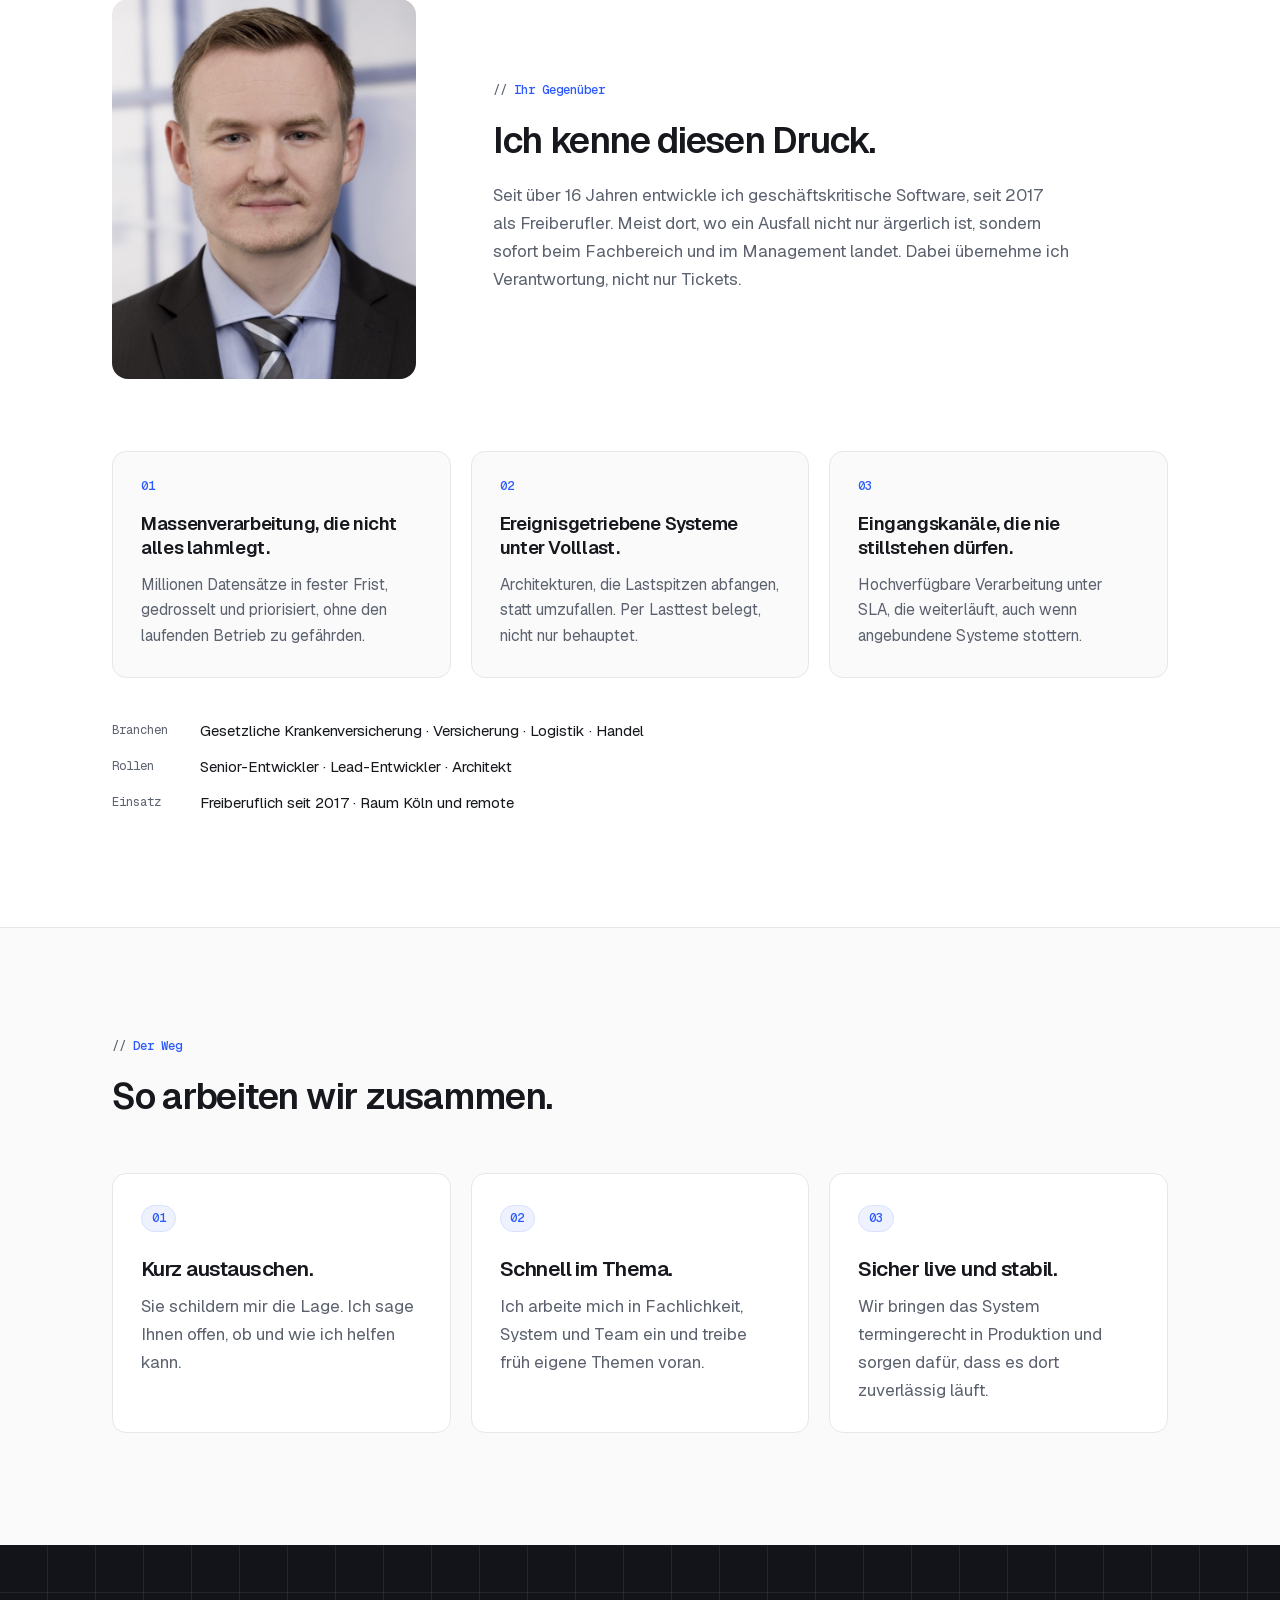
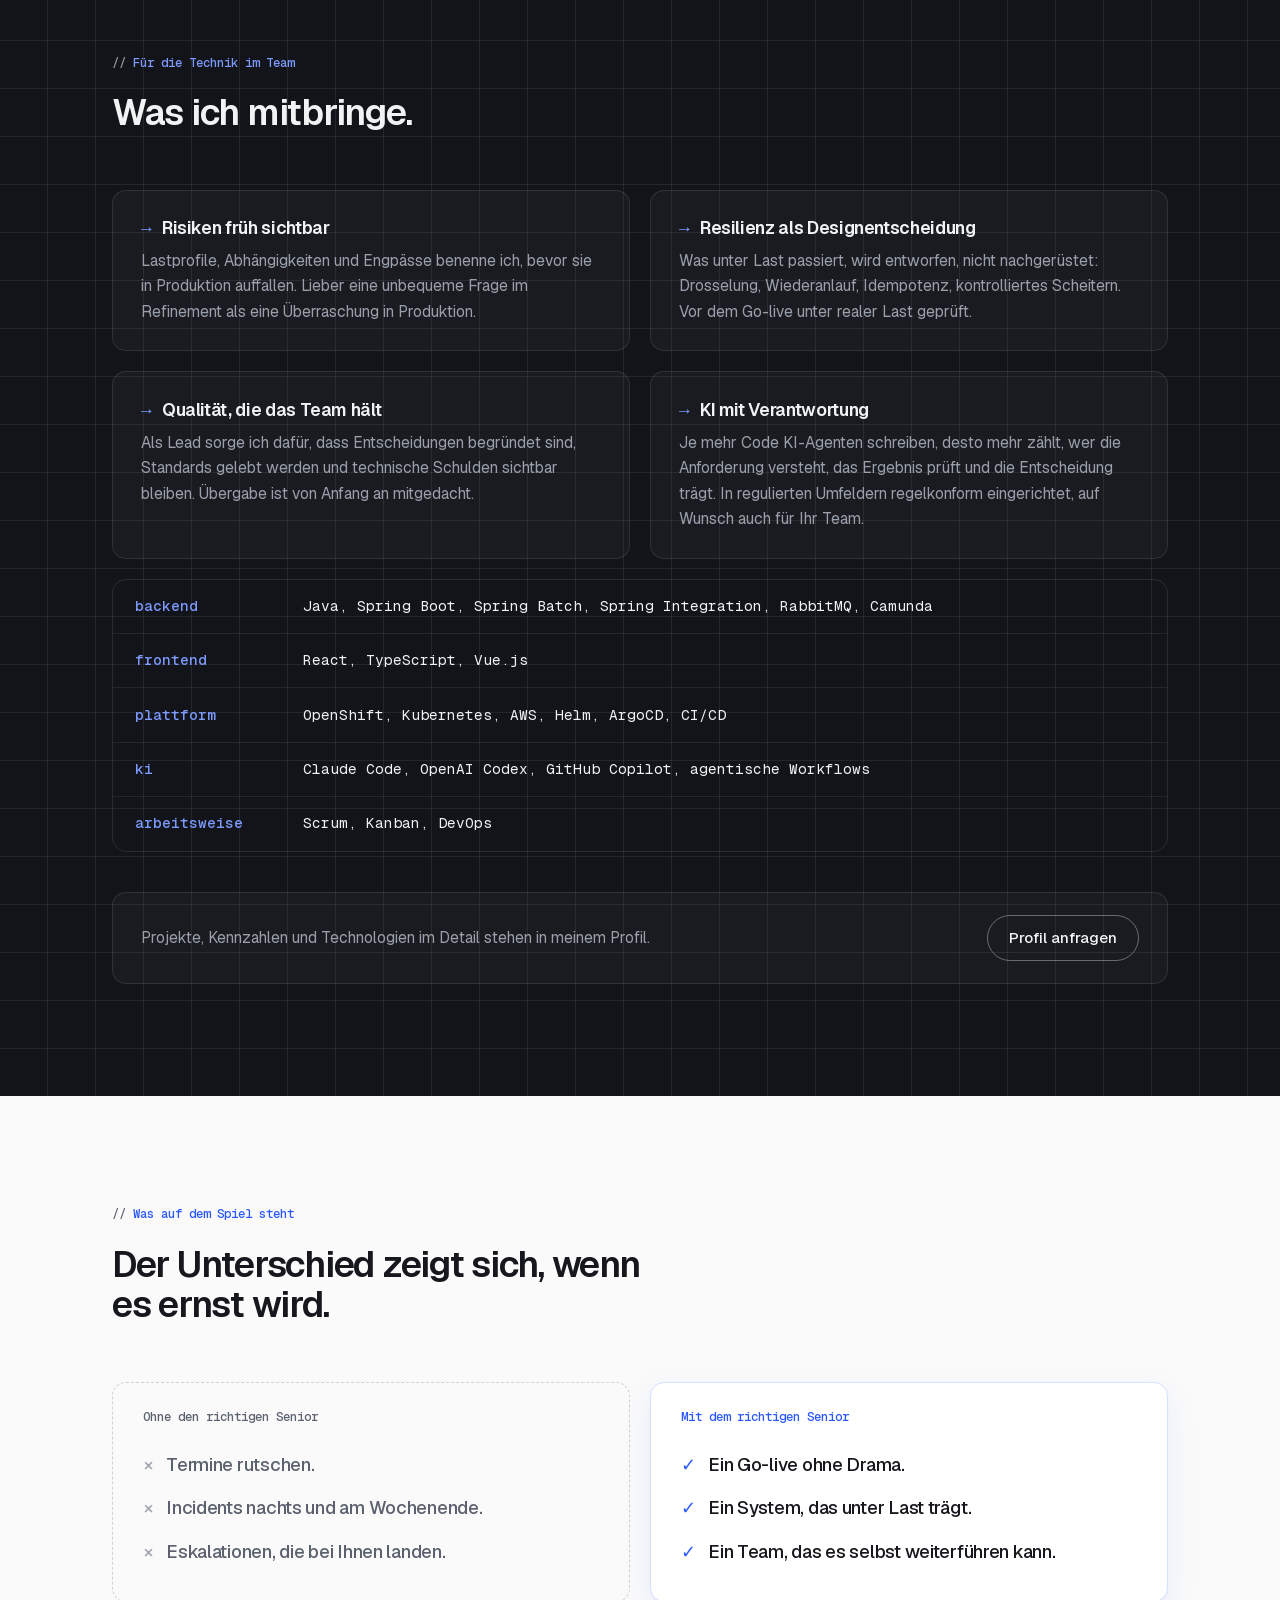
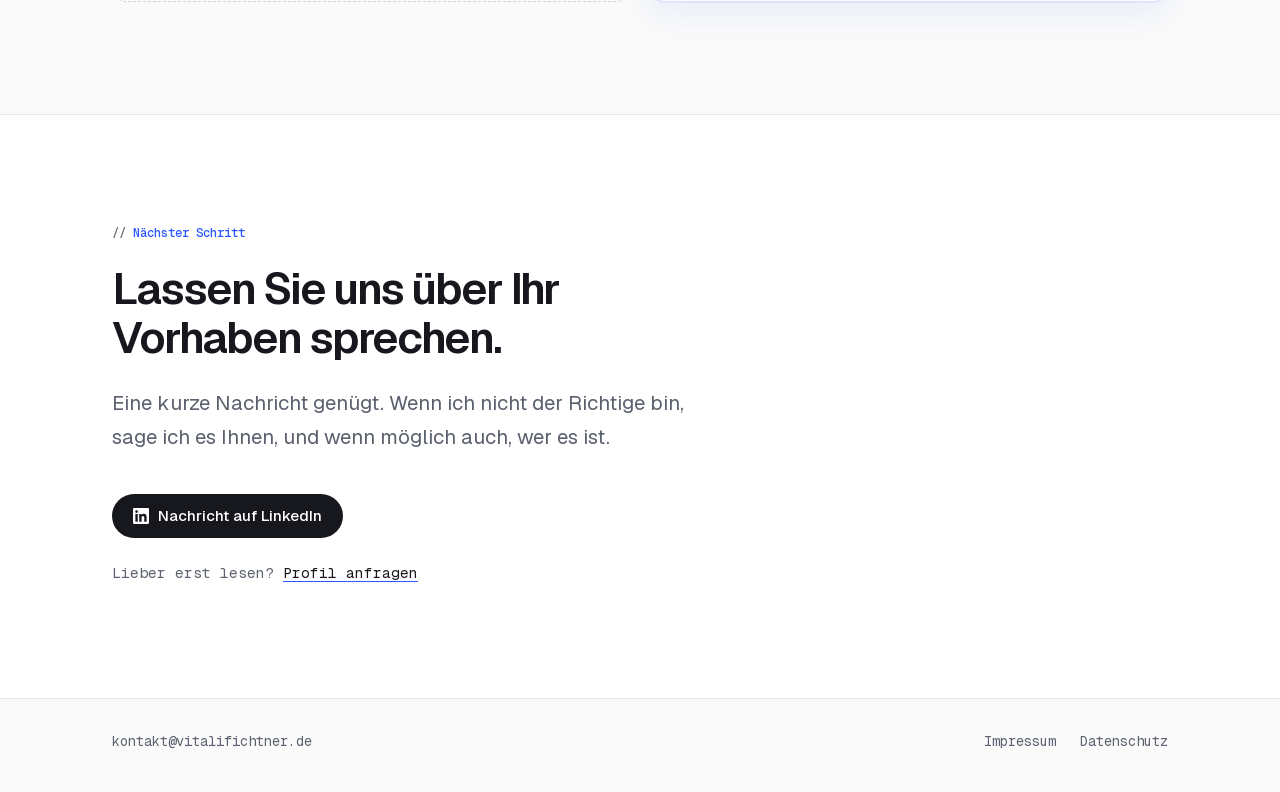
==== commit 98a6b1e3: "Ueberschriften kleiner, Eyebrow ohne Freiberufler-Zusatz, LinkedIn in neuem Tab Co-Authored-By: Clau" ====
--- a/index.html
+++ b/index.html
@@ -27,7 +27,7 @@
   <div class="wrap">
     <a class="brand" href="#"><span class="name">Vitali Fichtner</span><span class="role">Java · Entwicklung · Architektur</span>
     </a>
-    <a class="btn small" href="https://www.linkedin.com/in/vitalifichtner" rel="noopener" aria-label="Nachricht auf LinkedIn">
+    <a class="btn small" href="https://www.linkedin.com/in/vitalifichtner" target="_blank" rel="noopener" aria-label="Nachricht auf LinkedIn">
       <svg viewBox="0 0 24 24" fill="currentColor" aria-hidden="true"><path d="M20.45 20.45h-3.56v-5.57c0-1.33-.02-3.04-1.85-3.04-1.85 0-2.14 1.45-2.14 2.94v5.67H9.35V9h3.41v1.56h.05c.48-.9 1.64-1.85 3.37-1.85 3.6 0 4.27 2.37 4.27 5.46v6.28zM5.34 7.43a2.06 2.06 0 1 1 0-4.13 2.06 2.06 0 0 1 0 4.13zM7.12 20.45H3.56V9h3.56v11.45zM22.22 0H1.77C.79 0 0 .77 0 1.73v20.54C0 23.23.79 24 1.77 24h20.45c.98 0 1.78-.77 1.78-1.73V1.73C24 .77 23.2 0 22.22 0z"/></svg>
       <span class="txt">Nachricht auf LinkedIn</span>
     </a>
@@ -39,11 +39,11 @@
 <section class="hero">
   <svg class="signal" viewBox="0 0 600 200" preserveAspectRatio="none" aria-hidden="true"><path pathLength="1" d="M0 100 H90 L110 30 L135 175 L160 55 L180 140 L198 85 L215 112 L230 96 L245 104 L260 100 H600" fill="none" stroke="currentColor" stroke-width="2" vector-effect="non-scaling-stroke" stroke-linecap="round" stroke-linejoin="round"/></svg>
   <div class="wrap">
-    <p class="eyebrow rise">Senior Java-Entwickler &amp; Architekt<span class="opt"> · freiberuflich seit 2017</span></p>
+    <p class="eyebrow rise">Senior Java-Entwickler &amp; Architekt</p>
     <h1 class="rise d1">Geschäftskritische Systeme, die pünktlich live gehen und <em>unter Last stabil</em> laufen.</h1>
     <p class="lead rise d2">Ich entwickle individuelle Backend-Systeme für regulierte Umfelder, von der Architektur bis zum stabilen Betrieb. Freiberuflich, im Raum Köln und remote.</p>
     <div class="actions rise d3">
-      <a class="btn" href="https://www.linkedin.com/in/vitalifichtner" rel="noopener">
+      <a class="btn" href="https://www.linkedin.com/in/vitalifichtner" target="_blank" rel="noopener">
         <svg viewBox="0 0 24 24" fill="currentColor" aria-hidden="true"><path d="M20.45 20.45h-3.56v-5.57c0-1.33-.02-3.04-1.85-3.04-1.85 0-2.14 1.45-2.14 2.94v5.67H9.35V9h3.41v1.56h.05c.48-.9 1.64-1.85 3.37-1.85 3.6 0 4.27 2.37 4.27 5.46v6.28zM5.34 7.43a2.06 2.06 0 1 1 0-4.13 2.06 2.06 0 0 1 0 4.13zM7.12 20.45H3.56V9h3.56v11.45zM22.22 0H1.77C.79 0 0 .77 0 1.73v20.54C0 23.23.79 24 1.77 24h20.45c.98 0 1.78-.77 1.78-1.73V1.73C24 .77 23.2 0 22.22 0z"/></svg>
         Nachricht auf LinkedIn
       </a>
@@ -77,7 +77,7 @@
       <div>
         <p class="label">Ihr Gegenüber</p>
         <h2>Ich kenne diesen Druck.</h2>
-        <p>Seit über 16 Jahren entwickle ich geschäftskritische Software. Meist dort, wo ein Ausfall nicht nur ärgerlich ist, sondern sofort beim Fachbereich und im Management landet. Dabei übernehme ich Verantwortung, nicht nur Tickets.</p>
+        <p>Seit über 16 Jahren entwickle ich geschäftskritische Software, seit 2017 als Freiberufler. Meist dort, wo ein Ausfall nicht nur ärgerlich ist, sondern sofort beim Fachbereich und im Management landet. Dabei übernehme ich Verantwortung, nicht nur Tickets.</p>
       </div>
     </div>
 
@@ -197,7 +197,7 @@
     <p class="label">Nächster Schritt</p>
     <h2>Lassen Sie uns über Ihr Vorhaben sprechen.</h2>
     <p class="lead">Eine kurze Nachricht genügt. Wenn ich nicht der Richtige bin, sage ich es Ihnen, und wenn möglich auch, wer es ist.</p>
-    <a class="btn" href="https://www.linkedin.com/in/vitalifichtner" rel="noopener">
+    <a class="btn" href="https://www.linkedin.com/in/vitalifichtner" target="_blank" rel="noopener">
       <svg viewBox="0 0 24 24" fill="currentColor" aria-hidden="true"><path d="M20.45 20.45h-3.56v-5.57c0-1.33-.02-3.04-1.85-3.04-1.85 0-2.14 1.45-2.14 2.94v5.67H9.35V9h3.41v1.56h.05c.48-.9 1.64-1.85 3.37-1.85 3.6 0 4.27 2.37 4.27 5.46v6.28zM5.34 7.43a2.06 2.06 0 1 1 0-4.13 2.06 2.06 0 0 1 0 4.13zM7.12 20.45H3.56V9h3.56v11.45zM22.22 0H1.77C.79 0 0 .77 0 1.73v20.54C0 23.23.79 24 1.77 24h20.45c.98 0 1.78-.77 1.78-1.73V1.73C24 .77 23.2 0 22.22 0z"/></svg>
       Nachricht auf LinkedIn
     </a>
--- a/assets/styles.css
+++ b/assets/styles.css
@@ -57,7 +57,7 @@
 section { padding-block: clamp(4.5rem, 9vw, 7rem); }
 .label { font: 500 .78rem/1 var(--mono); color: var(--accent); margin-bottom: 1.5rem; }
 .label::before { content: "// "; color: var(--soft); }
-h2 { font: 600 clamp(2rem, 4.2vw, 3.1rem)/1.08 var(--sans); letter-spacing: -.035em; max-width: 22ch; }
+h2 { font: 600 clamp(1.75rem, 3.2vw, 2.25rem)/1.12 var(--sans); letter-spacing: -.035em; max-width: 22ch; }
 .lead { font-size: clamp(1.1rem, 1.6vw, 1.3rem); color: var(--soft); max-width: 38rem; }
 
 /* Hero */
@@ -72,12 +72,11 @@
 .hero .wrap { position: relative; z-index: 2; }
 .hero .signal { position: absolute; z-index: 1; right: 0; top: 52%; width: 40%; height: 40%; color: var(--accent); pointer-events: none; }
 .eyebrow { display: inline-block; font: 500 .78rem/1.3 var(--mono); color: var(--accent); background: var(--accent-tint); border: 1px solid var(--accent-edge); padding: .45rem .75rem; border-radius: 999px; margin-bottom: 1.75rem; }
-.hero h1 { font: 600 clamp(2.5rem, 6.4vw, 5rem)/1.02 var(--sans); letter-spacing: -.045em; max-width: 15ch; }
+.hero h1 { font: 600 clamp(2.3rem, 5.2vw, 3.9rem)/1.06 var(--sans); letter-spacing: -.045em; max-width: 15ch; }
 .hero h1 em { font-style: normal; color: var(--accent); }
 .hero .lead { margin: 1.5rem 0 2.5rem; }
 .actions { display: flex; flex-wrap: wrap; align-items: center; gap: 1.25rem 2rem; }
 .stack-line { font: 400 .8rem/1.4 var(--mono); color: var(--soft); }
-@media (max-width: 36rem) { .eyebrow .opt { display: none; } }
 @media (max-width: 48rem) {
   .hero { padding-bottom: 7.5rem; }
   .hero .signal { width: 100%; top: auto; bottom: 1.25rem; height: 4.5rem; opacity: .55; }
@@ -90,7 +89,7 @@
 .pains li { display: grid; grid-template-columns: 2.75rem 1fr; padding: 1.1rem 0; border-bottom: 1px solid var(--line); font: 500 1.15rem/1.4 var(--sans); letter-spacing: -.015em; }
 .pains li:first-child { border-top: 1px solid var(--line); }
 .pains li::before { counter-increment: p; content: counter(p, decimal-leading-zero); font: 400 .78rem/2 var(--mono); color: var(--accent); }
-.thesis { margin-top: clamp(3rem, 7vw, 5rem); max-width: 30ch; font: 500 clamp(1.5rem, 3vw, 2.2rem)/1.2 var(--sans); letter-spacing: -.03em; }
+.thesis { margin-top: clamp(3rem, 7vw, 5rem); max-width: 30ch; font: 500 clamp(1.35rem, 2.4vw, 1.8rem)/1.25 var(--sans); letter-spacing: -.03em; }
 .thesis::before { content: ""; display: block; width: 2.5rem; height: 3px; background: var(--accent); margin-bottom: 1.25rem; }
 
 /* Guide */
@@ -164,7 +163,7 @@
 
 /* Schluss */
 .closing { border-top: 1px solid var(--line); background: var(--surface); }
-.closing h2 { font-size: clamp(2.2rem, 5.2vw, 3.8rem); max-width: 18ch; letter-spacing: -.045em; }
+.closing h2 { font-size: clamp(1.9rem, 3.8vw, 2.75rem); max-width: 18ch; letter-spacing: -.045em; }
 .closing .lead { margin: 1.5rem 0 2.5rem; }
 .closing .alt { margin-top: 1.5rem; font: 400 .9rem/1.6 var(--mono); color: var(--soft); }
 .closing .alt a { color: var(--ink); text-decoration: underline; text-decoration-color: var(--accent); text-underline-offset: .2em; }
